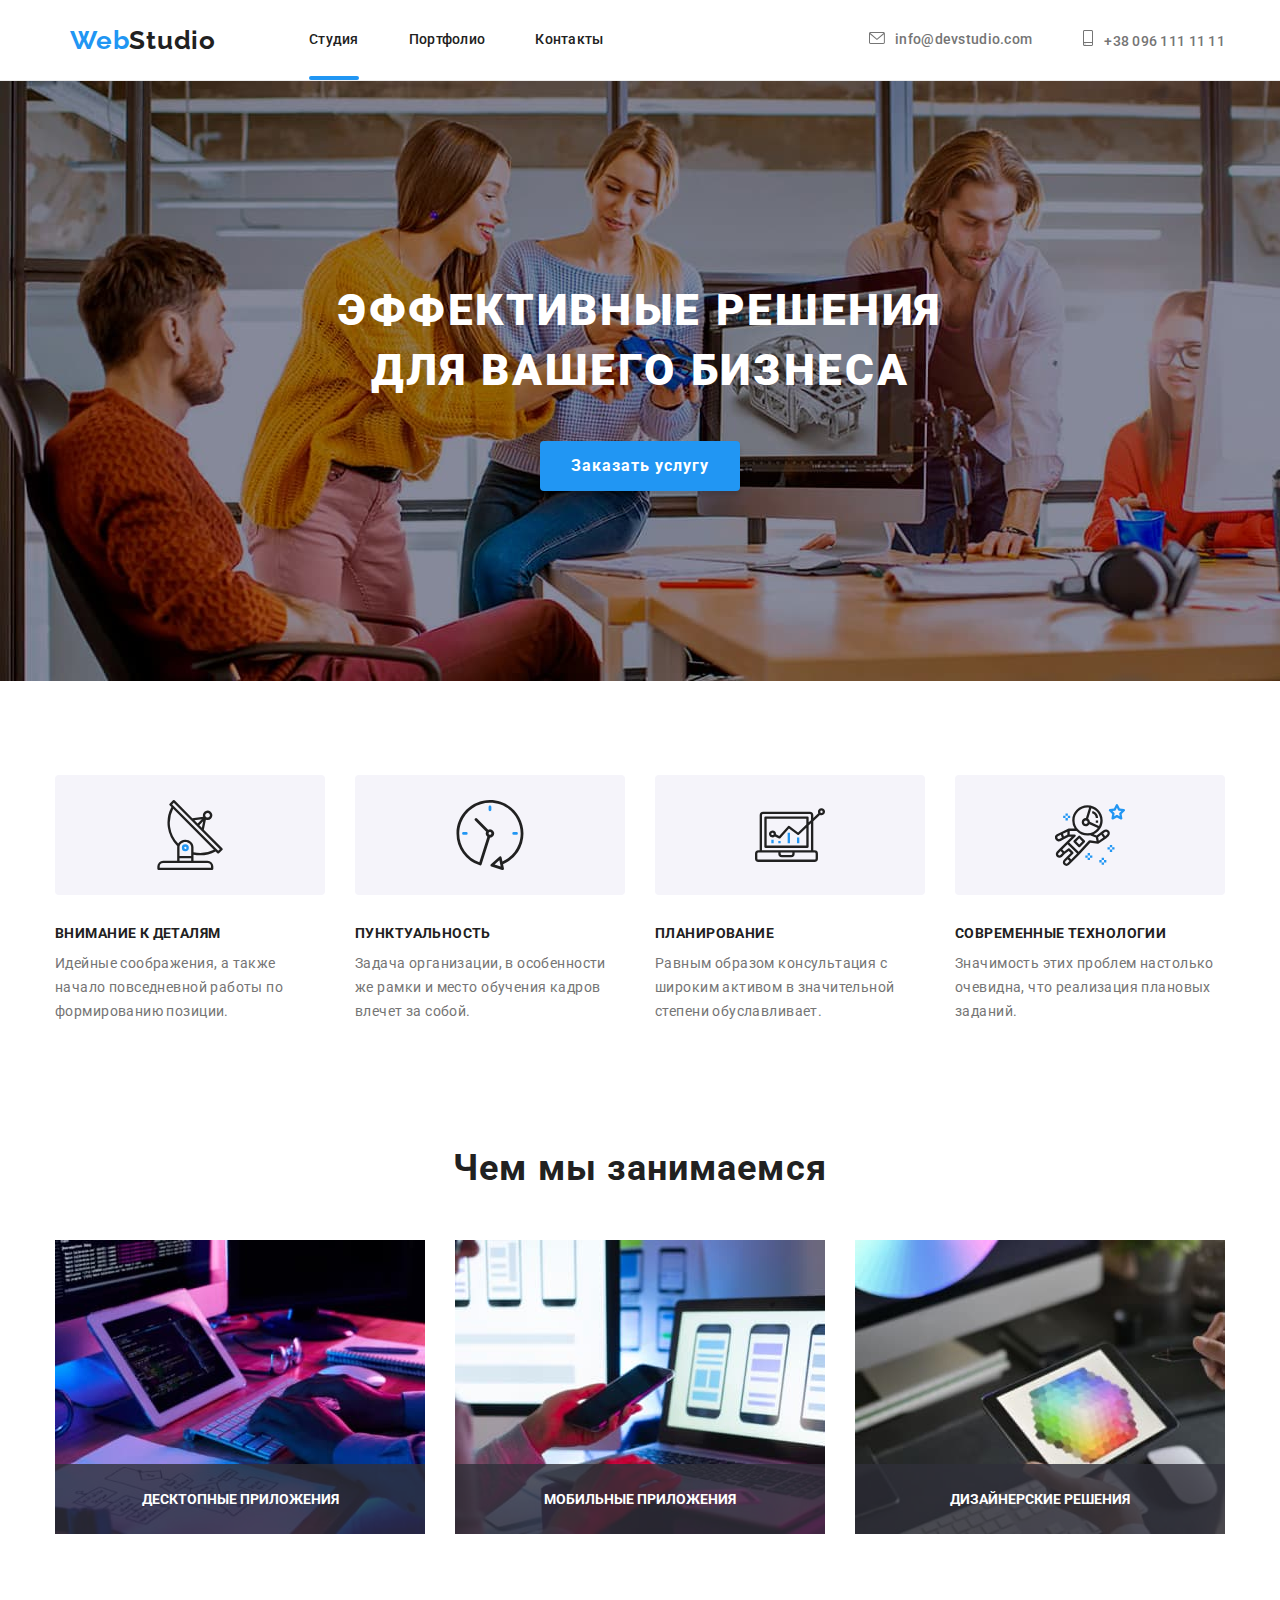
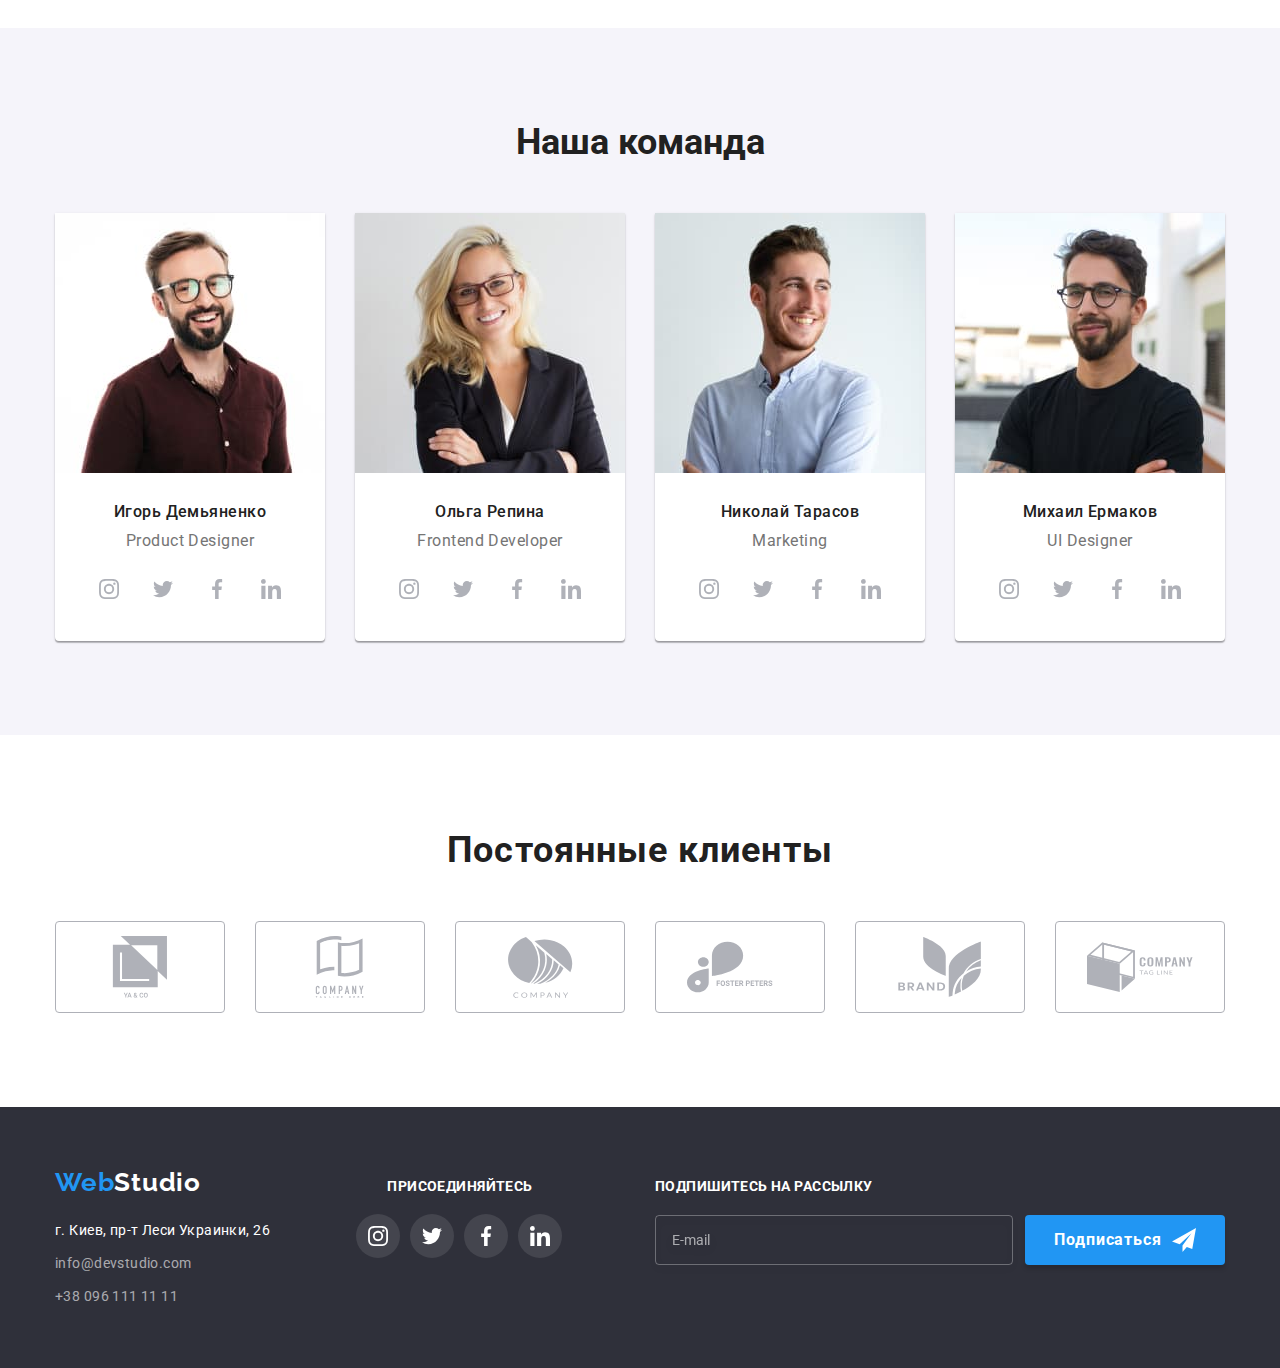
==== index.html @ 7f12e3b1 "///" ====
<!DOCTYPE html>
<html lang="ru">
<head>
    <meta charset="UTF-8">
    <meta http-equiv="X-UA-Compatible" content="IE=edge">
    <meta name="viewport" content="width=device-width, initial-scale=1">
    
    <title>Студия</title>
   
    <link rel="preconnect" href="https://fonts.googleapis.com"> 
    <link rel="preconnect" href="https://fonts.gstatic.com" crossorigin> 
    <link href="https://fonts.googleapis.com/css2?family=Raleway:wght@700&family=Roboto:wght@400;500;700;900&display=swap" rel="stylesheet">

    <link rel="stylesheet" href="https://cdnjs.cloudflare.com/ajax/libs/modern-normalize/1.1.0/modern-normalize.min.css">

     <link rel="stylesheet" href="./css/main.min.css">

    </head>
<body>
    <!--Шапка-->
    <header class="header">

  
       <div class="container header__box">

        <a class="menu__logo" href="./index.html"><span class="menu__logo-inverse">Web</span>Studio</a>
      
        <nav class="menu container">
            <ul class="menu__list">
             <li class="menu__item">
                <a class="menu__link current" href="./index.html">Студия</a>
            </li>
             <li class="menu__item">
                <a class="menu__link" href="./portfolio.html">Портфолио</a>
            </li>
             <li class="menu__item">
                <a class="menu__link" href="#">Контакты</a>
            </li>
         </ul>

         <div class="contact">
              <a class="contact__link" href="mailto:info@devstudio.com">
                <svg class="contact__icon" aria-label="Написать письмо" width="16" height="12">
                   <use href="./images/icons.svg#icon-mail"></use>
                </svg>info@devstudio.com</a>
              <a class="contact__link" href="tel:+380961111111"> 
                <svg class="contact__icon" aria-label="Написать письмо" width="12" height="16">
                   <use href="./images/icons.svg#icon-phone"></use>
                </svg>+38 096 111 11 11</a>
        </div>
          </nav>

          <button class="open-mobile-menu-btn" type="button" data-menu-open>
            <svg class="icon-burger">
                <use href="./images/icons.svg#icon-burger"></use>
            </svg>
          </button>

          <div class="mobile-menu" data-menu>
            <div class="container mobile-menu__box">
                <button class="mobile-menu__close--btn" type="button" data-menu-close>
                 <svg class="mobile-menu__close--icon">
                    <use href="./images/icons.svg#icon-burger-close"></use>
                 </svg>
                </button>
               
                    <ul class="mobile-menu__pages">
                        <li class="mobile-menu__pages--item">
                            <a class="mobile-menu__pages--link" href="./index.html">Студия</a></li>
                        <li class="mobile-menu__pages--item">
                            <a class="mobile-menu__pages--link" href="./portfolio.html">Портфолио</a></li>
                        <li class="mobile-menu__pages--item">
                            <a class="mobile-menu__pages--link" href="./index.html">Контакты</a></li>
                    </ul>
    
                    <ul class="mobile-menu__contacts">
                        <li class="mobile-menu__contacts--item">
                            <a class="mobile-menu__contacts--tel" href="tel:+380961111111">+38 096 111 11 11</a>
                        </li>
                        <li class="mobile-menu__contacts--item">
                            <a class="mobile-menu__contacts--mail" href="mailto:info@devstudio.com">info@devstudio.com</a>
                        </li>
                    </ul>
    
                    <ul class="mobile-menu__social">
                        <li class="mobile-menu__social--item">
                            <a class="mobile-menu__social--link" href="">Instagram</a>
                        </li>
                        <li class="mobile-menu__social--item">
                            <a class="mobile-menu__social--link" href="">Twitter</a>
                        </li>
                        <li class="mobile-menu__social--item">
                            <a class="mobile-menu__social--link" href="">Facebook</a>
                        </li>
                        <li class="mobile-menu__social--item">
                            <a class="mobile-menu__social--link" href="">Linkedin</a>
                        </li>
                    </ul>
               
            </div>
          </div>
    
       </div>
    </header>

    <!--Главный контент-->
    <main>
        <!--Кнопка-->
         <section class="section hero"> 
           <div class="container">
             <h1 class="hero__title">Эффективные решения <br> для вашего бизнеса</h1>
            <button data-modal-open type="button" class="button">Заказать услугу</button>
           </div> 
           <!--Модальное окно-->
            <div data-modal class="backdrop is-hidden">
            <div class="container modal-container">
                <div class="modal">
                    <button data-modal-close type="button" class="modal__btn">
                        <svg class="modal__icon">
                        <use href="./images/icons.svg#icon-close-black-18dp-2-1"></use>
                    </svg>
                    </button>
                    <div class="modal__inner">
                        <h2 class="form__title">Оставьте свои данные, мы вам перезвоним</h2>
                        <form class="form" name="main-form" autocomplete="on" novalidate >
                           <div class="form__field">
                             <label class="form__field--label" for="name">Имя</label>
                             <div class="form__field--box">
                                 <input class="form__field--input" type="text" name="name" id="name">
                                 <svg class="form__icon" aria-hidden="true">
                                 <use href="./images/icons.svg#icon-person"></use>
                                 </svg>  
                             </div> 
                           </div>  
                           <div class="form__field">
                             <label class="form__field--label" for="tel">Телефон</label>
                             <div class="form__field--box">
                                <input class="form__field--input" type="tel" name="tel" id="tel">
                             <svg class="form__icon" aria-hidden="true">
                                <use href="./images/icons.svg#icon-telephone"></use>
                             </svg>
                             </div>
                           </div>  
                            <div class="form__field">
                             <label class="form__field--label" for="email">Почта</label>
                             <div class="form__field--box">
                                <input class="form__field--input" type="email" name="email" id="email">
                              <svg class="form__icon" aria-hidden="true">
                                <use href="./images/icons.svg#icon-email"></use>
                              </svg>   
                             </div> 
                           </div> 
                             <div class="form__field">
                             <label class="form__field--label" for="comment">Комментарий</label>
                             <textarea class="form__field--input form__comment" name="comment" id="comment" placeholder="Введите текст"></textarea> 
                           </div>  
                          
                            
                            <label class="form__field--label terms-condition">
                                <input class="checkbox" type="checkbox" name="terms-condition">
                                <svg class="checkbox__icon" aria-hidden="true">
                                    <use href="./images/icons.svg#icon-check"></use>
                                </svg>
                                <svg class="checkbox__icon--active" aria-hidden="true">
                                    <use href="./images/icons.svg#icon-check-2"></use>
                                </svg>
                               
                                  <span class="terms-condition__text">
                                    Соглашаюсь c рассылкой и принимаю 
                                
                                <a class="terms-condition__link" href="#">Условия договора</a>
                                 </span> 
                                
                               
                             </label> 
                          
                         <button class="button" type="submit">Отправить</button>                  
                        </form>
                    </div>
                </div>
            </div>
           </div>

        </section>   
        
        <!--Преимущества-->
         <section class="section">
            
            <div class=" benefits container">
                <h2 hidden>Наши преимущества</h2>
                <ul class="benefits__list">
                <li class="benefits__item ">
                    <div class="container benefits__box">
                      <svg class="benefits__icon">
                        <use href="./images/icons.svg#icon-antenna"></use>
                      _</svg>
                    </div>
                    <h3 class="benefits__title">Внимание к деталям</h3>
                    <p class="benefits__paragraph">Идейные соображения, а также начало повседневной работы по формированию позиции.</p>
                </li> 
              
                  <li class="benefits__item">
                    <div class="container benefits__box">
                      <svg class="benefits__icon">
                        <use href="./images/icons.svg#icon-clock"></use>
                      _</svg>
                    </div>
                    <h3 class="benefits__title">Пунктуальность</h3>
                    <p class="benefits__paragraph">Задача организации, в особенности же рамки и место обучения кадров влечет за собой.</p>
                </li> 
              
                <li class="benefits__item">
                    <div class="container benefits__box">
                      <svg class="benefits__icon">
                        <use href="./images/icons.svg#icon-diagram"></use>
                      _</svg>
                    </div>
                    <h3 class="benefits__title">Планирование</h3>
                    <p class="benefits__paragraph">Равным образом консультация с широким активом в значительной степени обуславливает.</p>
                </li>
                <li class="benefits__item">
                    <div class="container benefits__box">
                      <svg class="benefits__icon">
                        <use href="./images/icons.svg#icon-astronaut"></use>
                      _</svg>
                    </div>
                    <h3 class="benefits__title">Современные технологии</h3>
                    <p class="benefits__paragraph">Значимость этих проблем настолько очевидна, что реализация плановых заданий.</p>
                </li>
            </ul>
            </div>
        </section> 
        
        <!--Чем мы занимаемся-->
        <section class="services section">
            <div class="services__box container">
                <h2 class="services__title">Чем мы занимаемся</h2>
            <ul class="services__list">
                <li class="services__item"> 
                    <a class="services__link" href="#">
                        <picture>
                            <source srcset="./images/desktop-foto/desktop-keybord-1x.jpg 1x, 
                                            ./images/desktop-foto/desktop-keybord@2x.jpg 2x" 
                            type="image/jpeg"/>
                            
                            <img class="services__img" src="./images/desktop-foto/desktop-keybord-1x.jpg" 
                            alt="Разработка макета сайта" 
                            width="370" height="294">
                        </picture>                         
                <div class="services__description">
                    <p class="services__description--text">Десктопные приложения</p>
                </div></a> 
               
                </li>
                <li class="services__item"> 
                    <a class="services__link" href="#">
                        <picture> 
                             <source srcset="./images/desktop-foto/desktop-screen-1x.jpg 1x,
                                            ./images/desktop-foto/desktop-screen@2x.jpg 2x">
                            <img class="services__img" src="./images/desktop-foto/desktop-screen-1x.jpg" 
                            alt="Адаптация версий для смартфонов и планшетов." 
                            width="370" height="294">
                        </picture>
                <div class="services__description">
                    <p class="services__description--text">Мобильные приложения</p>
                </div></a>  
                
                 </li>
                <li class="services__item"> 
                    <a  class="services__link"href="#">
                        <picture>
                            <source srcset="./images/desktop-foto/desktop-paint-1x.jpg 1x,
                                            ./images/desktop-foto/desktop-paint@2x.jpg 2x">
                            <img class="services__img" src="./images/desktop-foto/desktop-paint-1x.jpg" 
                            alt="Дизайн сайта" 
                            width="370" height="294">
                        </picture>
                <div class="services__description">
                    <p class="services__description--text">Дизайнерские решения</p>
                </div></a>
                
                </li>
            </ul>
            </div>
        </section> 
        
        <!--Команда-->
         <section class="team section">
           <div class="container">
             <h2 class="team__title">Наша команда</h2>
            <ul class="team__list">
                <li class="team__item">
                    <picture >
                        <source srcset="./images/desktop-foto/desktop-igor-1x.jpg 1x, 
                                        ./images/desktop-foto/desktop-igor@2x.jpg 2x"
                                        type="image/jpeg"
                                        media="(min-width:1200px)"/>
                        <source srcset="./images/tablet-foto/tablet-igor-1x.jpg 1x, 
                                        ./images/tablet-foto/tablet-igor@2x.jpg 2x"
                                        type="image/jpeg"
                                        media="(min-witabletpx)"/>
                        <source srcset="./images/mobile-foto/mobile-igor-1x.jpg 1x, 
                                        ./images/mobile-foto/mobile-igor@2x.jpg 2x"
                                        type="image/jpeg"
                                        media="(max-width:767px)"/>
                        <img class="team__foto" src="./images/mobile-foto/mobile-igor-1x.jpg" alt="Игорь Демьяненко">
                    </picture>
                    <div class="team__box">
                        <h3 class="team__name">Игорь Демьяненко</h3>
                        <p class="team__job">Product Designer</p>
                        </div>
                       <ul class="team__social--list"> 
                             <li class="team__social--item">
                                <a class="team__social--link" href="#"> 
                                 <svg class="team__social--icon" aria-label="Ссылка на Instagram">
                                 <use href="./images/icons.svg#icon-inst"></use>
                                 </svg> 
                                </a>
                            </li>
                            <li class="team__social--item"> 
                                <a class="team__social--link" href="#"> 
                                <svg class="team__social--icon" aria-label="Ссылка на Twitter">
                                <use href="./images/icons.svg#icon-twit"></use>
                                </svg> 
                                </a>
                            </li>
                            <li class="team__social--item"> 
                                <a class="team__social--link" href="#"> 
                                <svg class="team__social--icon" aria-label="Ссылка на Facebook">
                                <use href="./images/icons.svg#icon-fb"></use>
                                </svg> 
                                </a>
                            </li>
                            <li class="team__social--item"> 
                                <a class="team__social--link" href="#"> 
                                <svg class="team__social--icon" aria-label="Ссылка на Linkedin">
                                <use href="./images/icons.svg#icon-in"></use>
                                </svg> 
                                </a>
                            </li>
                        </ul> 

                    
                 </li>
                <li class="team__item">
                    <picture>
                        <source srcset="./images/desktop-foto/desktop-olga-1x.jpg 1x, 
                                        ./images/desktop-foto/desktop-olga@2x.jpg 2x"
                                        type="image/jpeg"
                                        media="(min-width:1200px)"/>
                        <source srcset="./images/tablet-foto/tablet-olga-1x.jpg 1x, 
                                        ./images/tablet-foto/tablet-olga@2x.jpg 2x"
                                        type="image/jpeg"
                                        media="(min-witabletpx)"/>
                        <source srcset="./images/mobile-foto/mobile-olga-1x.jpg 1x, 
                                        ./images/mobile-foto/mobile-olga@2x.jpg 2x"
                                        type="image/jpeg"
                                        media="(max-width:767px)"/>
                        <img class="team__foto" src="./images/mobile-foto/mobile-olga-1x.jpg" alt="Ольга Репина">
                    </picture>
                    
                    <div class="team__box">
                        <h3 class="team__name">Ольга Репина</h3>
                        <p class="team__job">Frontend Developer</p> 
                    </div>
                    <ul class="team__social--list">
                            <li class="team__social--item">
                                <a class="team__social--link" href="#"> 
                                 <svg class="team__social--icon" aria-label="Ссылка на Instagram">
                                 <use href="./images/icons.svg#icon-inst"></use>
                                 </svg> 
                                </a>
                            </li>
                            <li class="team__social--item"> 
                                <a class="team__social--link" href="#"> 
                                <svg class="team__social--icon" aria-label="Ссылка на Twitter">
                                <use href="./images/icons.svg#icon-twit"></use>
                                </svg> 
                                </a>
                            </li>
                            <li class="team__social--item"> 
                                <a class="team__social--link" href="#"> 
                                <svg class="team__social--icon" aria-label="Ссылка на Facebook">
                                <use href="./images/icons.svg#icon-fb"></use>
                                </svg> 
                                </a>
                            </li>
                            <li class="team__social--item"> 
                                <a class="team__social--link" href="#"> 
                                <svg class="team__social--icon" aria-label="Ссылка на Linkedin">
                                <use href="./images/icons.svg#icon-in"></use>
                                </svg> 
                                </a>
                            </li>
                        </ul> 

                </li>
                <li class="team__item">
                    <picture>
                        <source srcset="./images/desktop-foto/desktop-nikolay-1x.jpg 1x, 
                                        ./images/desktop-foto/desktop-nikolay@2x.jpg 2x"
                                        type="image/jpeg"
                                        media="(min-width:1200px)"/>
                        <source srcset="./images/tablet-foto/tablet-nikolay-1x.jpg 1x, 
                                        ./images/tablet-foto/tablet-nikolay@2x.jpg 2x"
                                        type="image/jpeg"
                                        media="(min-witabletpx)"/>
                        <source srcset="./images/mobile-foto/mobile-nikolay-1x.jpg 1x, 
                                        ./images/mobile-foto/mobile-nikolay@2x.jpg 2x"
                                        type="image/jpeg"
                                        media="(max-width:767px)"/>
                        <img class="team__foto" src="./images/mobile-foto/mobile-nikolay-1x.jpg" alt="Николай Тарасов">
                    </picture>
                    
                    <div class="team__box">
                        <h3 class="team__name">Николай Тарасов</h3>
                        <p class="team__job">Marketing</p>
                    </div>
                   <ul class="team__social--list">
                            <li class="team__social--item">
                                <a class="team__social--link" href="#"> 
                                 <svg class="team__social--icon" aria-label="Ссылка на Instagram">
                                 <use href="./images/icons.svg#icon-inst"></use>
                                 </svg> 
                                </a>
                            </li>
                            <li class="team__social--item"> 
                                <a class="team__social--link" href="#"> 
                                <svg class="team__social--icon" aria-label="Ссылка на Twitter">
                                <use href="./images/icons.svg#icon-twit"></use>
                                </svg> 
                                </a>
                            </li>
                            <li class="team__social--item"> 
                                <a class="team__social--link" href="#"> 
                                <svg class="team__social--icon" aria-label="Ссылка на Facebook">
                                <use href="./images/icons.svg#icon-fb"></use>
                                </svg> 
                                </a>
                            </li>
                            <li class="team__social--item"> 
                                <a class="team__social--link" href="#"> 
                                <svg class="team__social--icon" aria-label="Ссылка на Linkedin">
                                <use href="./images/icons.svg#icon-in"></use>
                                </svg> 
                                </a>
                            </li> 
                         </ul>

                </li>
                <li class="team__item">
                    <picture>
                    <source srcset="./images/desktop-foto/desktop-michael-1x.jpg 1x, 
                                    ./images/desktop-foto/desktop-michael@2x.jpg 2x"
                        type="image/jpeg"
                        media="(min-width:1200px)"/>
                    <source srcset="./images/tablet-foto/tablet-michael-1x.jpg 1x, 
                                    ./images/tablet-foto/tablet-michael@2x.jpg 2x"
                        type="image/jpeg"
                        media="(min-width:768px)"/>
                    <source srcset="./images/mobile-foto/mobile-michael-1x.jpg 1x, 
                                    ./images/mobile-foto/mobile-michael@2x.jpg 2x"
                        type="image/jpeg"
                        media="(max-width:767px)"/>
                    <img class="team__foto" src="./images/michael.jpg" alt="Михаил Ермаков">
                    </picture>
                    
                   <div class="team__box">
                     <h3 class="team__name">Михаил Ермаков</h3>
                     <p class="team__job">UI Designer</p>
                   </div> 
                   <ul class="team__social--list">
                            <li class="team__social--item">
                                <a class="team__social--link" href="#"> 
                                 <svg class="team__social--icon" aria-label="Ссылка на Instagram">
                                 <use href="./images/icons.svg#icon-inst"></use>
                                 </svg> 
                                </a>
                            </li>
                            <li class="team__social--item"> 
                                <a class="team__social--link" href="#"> 
                                <svg class="team__social--icon" aria-label="Ссылка на Twitter">
                                <use href="./images/icons.svg#icon-twit"></use>
                                </svg> 
                                </a>
                            </li>
                            <li class="team__social--item"> 
                                <a class="team__social--link" href="#"> 
                                <svg class="team__social--icon" aria-label="Ссылка на Facebook">
                                <use href="./images/icons.svg#icon-fb"></use>
                                </svg> 
                                </a>
                            </li>
                            <li class="team__social--item"> 
                                <a class="team__social--link" href="#"> 
                                <svg class="team__social--icon" aria-label="Ссылка на Linkedin">
                                <use href="./images/icons.svg#icon-in"></use>
                                </svg> 
                                </a>
                            </li>
                        </ul>

                </li>
            </ul>
           </div>
        </section> 
        
        <!--Постоянные клиенты-->
        <section class="section">
           <div class="clients container">
             <h2 class="clients__title">Постоянные клиенты</h2>
            <ul class="clients__list">
                <li class="clients__item"><a class="clients__link" href="#">
                    <svg class="clients__icon" width="106px" height="62px">
                        <use href="./images/icons.svg#icon-group1"></use>
                    </svg>
                </a></li>
                <li class="clients__item"><a class="clients__link" href="#">
                    <svg class="clients__icon" width="106px" height="62px">
                        <use href="./images/icons.svg#icon-group2" ></use>
                    </svg>
                </a></li>
                <li class="clients__item"><a class="clients__link" href="#">
                    <svg class="clients__icon" width="106px" height="62px">
                        <use href="./images/icons.svg#icon-group3"></use>
                    </svg>
                </a></li>
                <li class="clients__item"><a class="clients__link" href="#">
                    <svg class="clients__icon" width="106px" height="62px">
                        <use href="./images/icons.svg#icon-group4"></use>
                    </svg>
                </a></li>
                <li class="clients__item" ><a class="clients__link" href="#">
                    <svg class="clients__icon" width="106px" height="62px">
                        <use href="./images/icons.svg#icon-group5"></use>
                    </svg>
                </a></li>
                <li class="clients__item"><a class="clients__link" href="#">
                    <svg class="clients__icon" width="106px" height="62px">
                        <use href="./images/icons.svg#icon-group6"></use>
                    </svg>
                </a></li>
            </ul>
           </div>

        </section> 
    </main>
    <!--Подвал-->
     <footer class="footer section">
        <div class="container footer__box" >
           <div class="container adress__box">
             <a class="footer__logo" href="./index.html"><span class="footer__logo--inverse">Web</span>Studio</a>
             <address class="address">г. Киев, пр-т Леси Украинки, 26</address>
             <p class="adress__contact"><a class="adress__contact--link" href="mailto:info@devstudio.com">info@devstudio.com</a></p>
             <p class="adress__contact"><a class="adress__contact--link" href="tel:380961111111">+38 096 111 11 11</a></p>
           </div>
        
           <div class="container footer__social--box">
              <h2 class="footer__social--title">Присоединяйтесь</h2>
              <ul class="footer__social--list">
                 <li class="footer__social--item">
                     <a class="footer__social--link" href="#">
                     <svg class="footer__social--icon" aria-label="Ссылка на ">
                      <use href="./images/icons.svg#icon-inst"></use>
                     </svg></a>
                  </li>
                  <li class="footer__social--item">
                     <a class="footer__social--link" href="#">
                      <svg class="footer__social--icon" aria-label="Ссылка на ">
                     <use href="./images/icons.svg#icon-twit"></use>
                      </svg></a>
                 </li>
                  <li class="footer__social--item">
                      <a class="footer__social--link" href="#">
                     <svg class="footer__social--icon" aria-label="Ссылка на ">
                     <use href="./images/icons.svg#icon-fb"></use>
                     </svg></a>
                  </li>
                 <li class="footer__social--item">
                     <a class="footer__social--link" href="#">
                      <svg class="footer__social--icon" aria-label="Ссылка на ">
                      <use href="./images/icons.svg#icon-in"></use>
                 </svg></a></li>
              </ul>
         </div> 

         <div class=" subscription">
                  
                <form class="subscription__form">
                <label class="subscription__label" for="e-mail">Подпишитесь на рассылку</label>
                <div class="subscription__input--box">
                    <input class="subscription__input" type="email" id="e-mail" name="e-mail" placeholder="E-mail">
                <button class="button subscription__btn" type="submit">Подписаться
                    <svg class="subscription__btn--icon" aria-hidden="true" width="24px" height="24px"> <use href="./images/icons.svg#icon-send"></use></svg>
                </button>
                </div>
                
              </form>
            
         </div>
        </div>
    </footer> 
    <script src="./js/modal.js"></script>
    <script src="./js/mobile.js"></script>
</body>
</html>
---- css/main.min.css ----
:root{--color-primary: #212121;--color-active: #2196f3;--color-secondary: #757575;--color-text: #fff;--color-icons: #afb1b8;--color-icons-footer: #ffffff;--background-color-section: #f5f4fa;--background-color-click: #188CE8;--background-color-primary: #fff;--background-color-bord: #2f303a;--font-family-primary: "Roboto", sans-serif;--font-family-logo: "Raleway", sans-serif;--bg-icons-color: #F5F4FA;--bg-icons-footer-color: rgba(255, 255, 255, 0.1);--label-color: #757575;--footer-input-color: rgba(255, 255, 255, 0.6)}body{font-family:var(--font-family-primary);color:var(--color-primary);background-color:var(--background-color-primary);font-weight:400;font-size:14px}.filter__list,.examples__list,.menu__list,.benefits__list,.services__list,.team__list,.team__social--list,.footer__social--list,.clients__list{list-style-type:none}img{display:block}.section{margin-left:auto;margin-right:auto;padding-top:60px;padding-bottom:60px}@media screen and (min-width: 1200px){.section{padding-top:94px;padding-bottom:94px}}.container{padding-left:15px;padding-right:15px}@media screen and (min-width: 480px){.container{width:480px;margin-left:auto;margin-right:auto}}@media screen and (min-width: 768px){.container{width:768px}}@media screen and (min-width: 1200px){.container{width:1200px}}.button{width:200px;height:50px;transition:background-color 250ms cubic-bezier(0.4, 0, 0.2, 1);color:var(--color-text);font-family:var(--font-family-primary);font-weight:700;font-size:16px;line-height:1.88;letter-spacing:.06em;cursor:pointer;background-color:var(--color-active);border-radius:4px;border:1px;box-shadow:0px 4px 4px rgba(0,0,0,.15)}.button:hover,.button:focus{background-color:var(--background-color-click)}.header{border-bottom:1px solid #ececec}@media screen and (max-width: 767px){.header__box{display:flex;justify-content:space-between;align-items:center}}@media screen and (min-width: 768px){.header__box{display:flex;justify-content:center;align-items:center}}@media screen and (max-width: 767px){.mobile-menu__social,.mobile-menu__contacts,.mobile-menu__pages{list-style-type:none}.mobile-menu__social--link,.mobile-menu__pages--link,.mobile-menu__contacts--tel,.mobile-menu__contacts--mail{text-decoration:none}.mobile-menu{overflow-y:scroll;overflow-x:hidden;position:fixed;top:0;left:0;z-index:100;width:100%;height:100%;background-color:var(--color-text);opacity:0;visibility:hidden;pointer-events:none;transition:opacity 250ms cubic-bezier(0.4, 0, 0.2, 1),visibility 250ms cubic-bezier(0.4, 0, 0.2, 1)}.mobile-menu.is-open{opacity:1;visibility:visible;pointer-events:auto}.mobile-menu__box{position:relative}.mobile-menu__close--btn{position:absolute;border:0;background-color:rgba(0,0,0,0);line-height:0;top:10px;right:15px;padding:0}.mobile-menu__close--icon{width:40px;height:40px}.mobile-menu__pages{margin:0;padding-left:40px;padding-top:48px}.mobile-menu__pages--item{margin-bottom:32px}.mobile-menu__pages--item:last-child{margin-bottom:302px}.mobile-menu__pages--link{font-size:40px;line-height:1.17;font-weight:500;letter-spacing:.02em;color:var(--color-primary)}.mobile-menu__pages--link:hover,.mobile-menu__pages--link:focus{color:var(--color-active)}.mobile-menu__contacts{margin:0;padding-left:40px}.mobile-menu__contacts--item{margin-bottom:32px}.mobile-menu__contacts--item:last-child{margin-bottom:65px}.mobile-menu__contacts--tel{font-weight:500;font-size:34px;line-height:1.17;letter-spacing:.02em;color:var(--color-active)}.mobile-menu__contacts--mail{font-weight:500;font-size:24px;line-height:1.16;letter-spacing:.02em;color:var(--color-secondary)}.mobile-menu__social{display:flex;align-items:center;padding-bottom:48px;padding-left:40px;margin:0}.mobile-menu__social--item{border-right:1px solid rgba(33,33,33,.2);padding-right:10px;padding-left:10px}.mobile-menu__social--item:first-child{padding-left:0}.mobile-menu__social--item:last-child{border-right:0;padding-right:0}.mobile-menu__social--link{font-weight:500;font-size:18px;line-height:1.22;letter-spacing:.02em;color:var(--color-active)}}@media screen and (min-width: 768px){.mobile-menu{display:none}}.menu__logo{display:block;color:var(--color-primary);font-family:var(--font-family-logo);text-decoration:none;font-weight:700;font-size:24px;letter-spacing:.03em}.menu__logo-inverse{color:var(--color-active)}@media screen and (max-width: 767px){.menu__logo{margin-right:0;padding:15px 15px;padding-right:0}.menu{display:none}.open-mobile-menu-btn{padding:0;border:0;background-color:rgba(0,0,0,0);line-height:0;margin-left:auto}.icon-burger{width:40px;height:40px}}@media screen and (min-width: 768px){.open-mobile-menu-btn{display:none}.menu{display:flex;align-items:center;padding:0}.menu__logo{margin-right:88px;padding-left:15px;line-height:1.16}.menu__list{display:flex;padding:0px;margin:0;margin-right:90px}.menu__item{margin-right:50px}.menu__item:last-child{margin-right:0}}.menu__link{position:relative;transition:color 250ms cubic-bezier(0.4, 0, 0.2, 1);color:var(--color-primary);text-decoration:none;font-weight:500;font-size:12px;line-height:1.14;letter-spacing:.02em;display:block;padding-top:32px;padding-bottom:32px}.menu__link::after{content:" ";position:absolute;bottom:0;left:0;opacity:0;display:block;width:100%;height:4px;border-radius:2px;background-color:var(--color-active)}.menu__link:hover,.menu__link:focus{color:var(--color-active)}.menu__link.current::after{opacity:1}@media screen and (min-width: 1200px){.menu__logo{font-size:26px;line-height:1.94;margin-right:93px}.menu__link{font-size:14px}}@media screen and (min-width: 768px){.contact{display:flex;flex-direction:column}.contact__link{display:block;color:var(--color-secondary);transition:color 250ms cubic-bezier(0.4, 0, 0.2, 1);text-decoration:none;font-weight:500;font-size:12px;line-height:1.16;letter-spacing:.02em;margin-bottom:10px}.contact__link:hover,.contact__link:focus{color:var(--color-active)}.contact__link:last-child{margin:0}.contact__icon{margin-right:8px;fill:currentColor}}@media screen and (min-width: 1200px){.contact{flex-direction:row;align-items:center;margin-left:auto}.contact__link{line-height:1.14;font-size:14px;margin-right:50px;margin-bottom:0}.contact__icon{margin-right:10px}}.hero{margin-left:auto;margin-right:auto;max-width:480px;max-height:400px;background-image:linear-gradient(to right, rgba(47, 48, 58, 0.4), rgba(47, 48, 58, 0.4)),url("../images/mobile-foto/mobile-overlay-foto-1x.jpg");background-repeat:no-repeat;background-size:480px 400px;background-color:var(--background-color-bord);text-align:center;line-height:0;padding-top:118px;padding-bottom:118px}.hero__title{margin-bottom:30px;font-size:26px;line-height:1.61;margin-top:0;text-align:center;color:var(--color-text);font-weight:900;letter-spacing:.06em;text-transform:uppercase}@media screen and (min-device-pixel-ratio: 2)and (max-width: 767px),(-webkit-min-device-pixel-ratio: 2)and (max-width: 767px),(min-resolution: 192dpi)and (max-width: 767px),(min-resolution: 2)and (max-width: 767px){.hero{background-image:url("../images/mobile-foto/mobile-overlay-foto@2x.jpg")}}@media screen and (min-width: 768px){.hero{background-image:url("../images/tablet-foto/tablet-overlay-foto-1x.jpg");background-size:768px 400px;max-width:768px;max-height:400px}}@media screen and (min-device-pixel-ratio: 2)and (min-width: 768px),(-webkit-min-device-pixel-ratio: 2)and (min-width: 768px),(min-resolution: 192dpi)and (min-width: 768px),(min-resolution: 2)and (min-width: 768px){.hero{background-image:url("../images/tablet-foto/tablet-overlay-foto@2x.jpg")}}@media screen and (min-width: 1200px){.hero{background-image:url("../images/desktop-foto/desktop-overlay-foto-1x.jpg");background-size:1600px 600px;max-width:1600px;max-height:600px;padding-top:200px;padding-bottom:200px}.hero__title{font-size:44px;line-height:1.36;margin-bottom:40px}}@media screen and (min-device-pixel-ratio: 2)and (min-width: 1200px),(-webkit-min-device-pixel-ratio: 2)and (min-width: 1200px),(min-resolution: 192dpi)and (min-width: 1200px),(min-resolution: 2)and (min-width: 1200px){.hero{background-image:url("../images/desktop-foto/desktop-overlay-foto@2x.jpg")}}.backdrop{position:fixed;top:0;left:0;width:100%;height:100%;visibility:visible;z-index:1;transition:opacity 250ms cubic-bezier(0.4, 0, 0.2, 1),visibility 250ms cubic-bezier(0.4, 0, 0.2, 1);background-color:rgba(0,0,0,.1)}.backdrop.is-hidden{opacity:0;visibility:hidden;pointer-events:none}.backdrop.is-hidden .modal{transform:translate(-50%, -50%) scale(0.75)}.modal{box-shadow:0px 1px 3px rgba(0,0,0,.12),0px 1px 1px rgba(0,0,0,.14),0px 2px 1px rgba(0,0,0,.2);border-radius:4px;background-color:var(--color-text);max-width:450px;max-height:609px}.modal__inner{padding:40px}.modal__btn{position:absolute;top:8px;right:8px;display:flex;justify-content:center;align-items:center;background-color:var(--background-color-primary);border:1px solid rgba(0,0,0,.1);border-radius:50%;color:var(--color-primary);width:30px;height:30px;cursor:pointer}.modal__btn:hover,.modal__btn:focus{color:var(--color-active)}.modal__icon{fill:currentColor;width:18px;height:18px}@media screen and (max-width: 767px){.modal{position:relative}.modal-container{padding:93px 15px}}@media screen and (min-width: 768px){.modal{position:relative}.modal-container{padding:208px 159px}}@media screen and (min-width: 1200px){.modal{position:absolute;top:50%;left:50%;transform:translate(-50%, -50%) scale(1);transition:transform 250ms cubic-bezier(0.4, 0, 0.2, 1);min-width:528px;min-height:581px}}.form__title{margin:0;margin-bottom:12px;font-weight:700;font-size:20px;line-height:1.15;text-align:center;letter-spacing:.03em}.form__field--label{display:block;margin-bottom:4px;color:var(--label-color);text-align:start;font-weight:400;font-size:12px;line-height:1.16;letter-spacing:.01em;cursor:pointer}.form__field--input{width:100%;height:40px;cursor:pointer;transition:border 250ms cubic-bezier(0.4, 0, 0.2, 1);padding:12px 42px;border:1px solid rgba(33,33,33,.2);border-radius:4px}.form__field--input:hover,.form__field--input:focus{border-color:#2196f3}.form__field--input:hover+.form__icon,.form__field--input:focus+.form__icon{color:var(--color-active)}.form__comment{padding:12px 16px;height:120px;resize:none;border:1px solid rgba(33,33,33,.2);border-radius:4px;font-weight:400;font-size:12px;line-height:1.16;letter-spacing:.01em}.terms-condition{position:relative;display:flex;justify-content:center;align-items:center;cursor:pointer;margin-top:20px;margin-bottom:30px;font-size:12px;line-height:1.16;letter-spacing:.03em}.terms-condition__text{margin-left:18px}@media screen and (min-width: 1200px){.terms-condition{font-size:14px;line-height:1.71}.terms-condition__text{margin-left:8px}}.terms-condition__link{color:var(--color-active)}.form__field--box{position:relative;margin-bottom:10px;transition:color 250ms cubic-bezier(0.4, 0, 0.2, 1);color:var(--color-primary)}.form__field--box:hover,.form__field--box:focus,.form__field--box:active{color:var(--color-active)}.form__icon{position:absolute;fill:currentColor;left:12px;top:50%;transform:translateY(-50%);width:18px;height:18px}.subscription{display:flex;justify-content:center;width:100%}.subscription__form{width:100%}.subscription__label{display:block;margin-right:auto;margin-left:auto;margin-bottom:20px;color:var(--color-text);font-weight:700;font-size:14px;line-height:1.14;letter-spacing:.03em;text-transform:uppercase;text-align:center}.subscription__input{filter:drop-shadow(0px 4px 4px rgba(0, 0, 0, 0.15));background-color:rgba(0,0,0,0);border-radius:4px;border:1px solid rgba(255,255,255,.3);padding:15px 16px;margin-bottom:20px;width:100%;height:50px;color:var(--footer-input-color)}.subscription__input::-moz-placeholder{color:var(--footer-input-color)}.subscription__input:-ms-input-placeholder{color:var(--footer-input-color)}.subscription__input::placeholder{color:var(--footer-input-color)}.subscription__input--box{max-width:100%;margin:0 auto}.subscription__btn{display:flex;justify-content:center;align-items:center;margin-left:auto;margin-right:auto}.subscription__btn:hover,.subscription__btn:focus{background-color:var(--background-color-click)}.subscription__btn--icon{margin-left:10px}@media screen and (min-width: 768px){.subscription__input{display:flex;align-items:center;width:450px;margin-left:auto;margin-right:auto}}@media screen and (min-width: 1200px){.subscription{display:block;width:auto;margin-left:auto}.subscription__input{margin-right:12px;width:358px}.subscription__label{text-align:start}.subscription__input--box{display:flex;justify-content:center;align-items:baseline}}.checkbox{position:absolute;width:1px;height:1px;margin:-8px;border:0;padding:0;clip:rect(0 0 0 0);overflow:hidden}.checkbox:checked~.checkbox__icon{opacity:0}.checkbox:checked~.checkbox__icon--active{opacity:1}.checkbox__icon{position:absolute;left:0;top:50%;transform:translateY(-50%);width:16px;height:15px;opacity:1;transition:opacity 250ms cubic-bezier(0.4, 0, 0.2, 1)}.checkbox__icon--active{position:absolute;left:0;top:50%;transform:translateY(-50%);fill:var(--color-active);width:16px;height:15px;opacity:0;transition:opacity 250ms cubic-bezier(0.4, 0, 0.2, 1)}.benefits__box{background-color:var(--bg-icons-color);display:flex;justify-content:center;align-items:center;max-width:450px;height:120px;padding:0;margin-bottom:30px;text-align:center;border-radius:4px}.benefits__icon{width:70px;height:70px;display:block}.benefits__list{padding:0;margin:0}.benefits__item{margin-bottom:30px}.benefits__title{margin-top:0;margin-bottom:10px;color:var(--color-primary);font-size:14px;font-weight:700;line-height:1.14;text-transform:uppercase;text-align:center;letter-spacing:.03em}.benefits__paragraph{margin:0;color:var(--color-secondary);letter-spacing:.03em;line-height:1.715}@media screen and (min-width: 768px)and (max-width: 1199px){.benefits__box{max-width:354px}.benefits__list{display:flex;flex-wrap:wrap}.benefits__item{width:354px;margin-right:30px}.benefits__item:nth-child(2n+2){margin-right:0}.benefits__item:nth-last-child(-n+2){margin-bottom:0}.benefits__title{text-align:start}}@media screen and (min-width: 1200px){.benefits__box{max-width:270px}.benefits__list{display:flex;flex-wrap:nowrap}.benefits__item{width:270px;margin-right:30px}.benefits__item:last-child{margin-right:0}.benefits__title{text-align:start;line-height:1.172}}@media screen and (max-width: 1199px){.services{display:none}}.services{text-align:center;padding-top:0}.services__title{margin:0;margin-bottom:50px;font-weight:700;font-size:36px;line-height:1.172;letter-spacing:.03em}.services__list{display:flex;margin:0;padding:0}.services__item{position:relative;margin-right:30px}.services__item:last-child{margin:0}.services__img{display:block}.services__description{position:absolute;left:0;bottom:0;display:flex;justify-content:center;align-items:center;width:100%;height:70px;margin:0;background-color:rgba(47,48,58,.8)}.services__description--text{margin:0;font-weight:700;font-size:14px;line-height:1.142;text-align:center;text-transform:uppercase;color:var(--color-text)}.team{text-align:center;background-color:var(--background-color-section)}.team__foto{width:100%;height:auto}.team__list{padding:0;margin:0}.team__item{background-color:var(--background-color-primary);box-shadow:0px 1px 3px rgba(0,0,0,.12),0px 1px 1px rgba(0,0,0,.14),0px 2px 1px rgba(0,0,0,.2);border-radius:0px 0px 4px 4px;margin-bottom:30px}.team__item:last-child{margin-bottom:0}.team__title{margin:0;margin-bottom:50px;font-weight:700;font-size:36px}.team__box{padding-top:30px;padding-bottom:16px}.team__name{margin:0;margin-bottom:10px;color:var(--color-primary);font-weight:500;font-size:16px;line-height:1.18;letter-spacing:.03em}.team__job{margin:0;color:var(--color-secondary);font-size:16px;line-height:1.172;letter-spacing:.03em}@media screen and (min-width: 768px){.team__list{display:flex;flex-wrap:wrap}.team__item{width:354px;margin-bottom:30px;margin-right:30px}.team__item:nth-child(2n+2){margin-right:0}.team__item:nth-last-child(-n+2){margin-bottom:0}.team__foto{width:354px;height:374px}}@media screen and (min-width: 1200px){.team__list{flex-wrap:nowrap}.team__item{width:270px;margin-bottom:0;margin-right:0;margin-left:30px}.team__item:first-child{margin-left:0}.team__foto{width:270px;height:260px}}.team__social--list{display:flex;justify-content:center;align-items:center;padding:0;padding-bottom:30px;padding-left:32px;padding-right:32px}.team__social--item{margin-right:10px}.team__social--item:last-child{margin-right:0}.team__social--link{display:flex;justify-content:center;align-items:center;border:none;transition:color 250ms cubic-bezier(0.4, 0, 0.2, 1),background-color 250ms cubic-bezier(0.4, 0, 0.2, 1);width:44px;height:44px;border-radius:50%;color:var(--color-icons);text-decoration:none}.team__social--link:hover,.team__social--link:focus{background-color:var(--color-active);color:var(--color-text)}.team__social--icon{fill:currentColor;width:20px;height:20px}.clients__title{text-align:center;margin:0;margin-bottom:50px;font-weight:700;letter-spacing:.03em;font-size:28px;line-height:1.17}.clients__list{display:flex;flex-wrap:wrap;width:100%;padding:0;margin:0}.clients__item{height:92px}.clients__link{display:flex;justify-content:center;align-items:center;transition:color 250ms cubic-bezier(0.4, 0, 0.2, 1),border 250ms cubic-bezier(0.4, 0, 0.2, 1);color:var(--color-icons);width:100%;height:100%;border:1px solid #afb1b8;border-radius:4px}.clients__link:hover,.clients__link:focus{border:1px solid var(--color-active);color:var(--color-active)}.clients__icon{fill:currentColor}@media screen and (max-width: 767px){.clients__item{width:calc((100% - 30px)/2);margin-right:30px;margin-bottom:30px}.clients__item:nth-child(2n+2){margin-right:0}.clients__item:nth-last-child(-n+2){margin-bottom:0}}@media screen and (min-width: 768px)and (max-width: 1199px){.clients__item{width:calc((100% - 60px)/3);margin-right:30px;margin-bottom:30px}.clients__item:nth-child(3n+3){margin-right:0}.clients__item:nth-last-child(-n+3){margin-bottom:0}}@media screen and (min-width: 1200px){.clients__title{font-size:36px}.clients__list{justify-content:center;text-align:center}.clients__item{width:170px;margin-bottom:0;margin-right:30px}.clients__item:last-child{margin-right:0}}.filter__list{display:flex;justify-content:center;align-items:flex-start;padding:0;margin:0}.filter__button{height:38px;margin-right:8px;padding-left:22px;padding-right:22px;font-family:var(--font-family-primary);color:var(--color-primary);font-weight:500;font-size:16px;line-height:1.625;background-color:var(--background-color-section);cursor:pointer;border-radius:4px;border:1px;transition:color 250ms cubic-bezier(0.4, 0, 0.2, 1),background-color 250ms cubic-bezier(0.4, 0, 0.2, 1),box-shadow 250ms cubic-bezier(0.4, 0, 0.2, 1)}.filter__button:hover,.filter__button:focus{color:var(--color-text);background-color:var(--color-active);box-shadow:0px 4px 4px rgba(0,0,0,.25)}.filter{margin-bottom:50px}@media screen and (max-width: 767px){.filter{margin-bottom:40px}.filter__list{flex-wrap:wrap;justify-content:flex-start}.filter__item{margin-bottom:15px}.filter__item:nth-last-child(-n+2){margin-bottom:0}}.examples__list{margin:0;padding:0}.examples__item{transition:box-shadow 250ms cubic-bezier(0.4, 0, 0.2, 1)}.examples__item:hover{box-shadow:0px 4px 4px rgba(0,0,0,.25)}.examples__box{padding:20px 24px;border:1px solid #eee;border-top:none}.examples__title{margin-top:0;margin-bottom:4px;color:var(--color-primary);font-weight:700;font-size:18px;line-height:2}.examples__form{margin:0;color:var(--color-secondary);font-weight:400;font-size:16px;line-height:1.87}@media screen and (max-width: 767px){.examples__img{max-width:100%}.examples__item{margin-bottom:30px}.examples__item:last-child{margin-bottom:0px}}@media screen and (min-width: 768px)and (max-width: 1199px){.examples__list{display:flex;flex-wrap:wrap}.examples__item{width:354px;height:404px;margin-bottom:30px;margin-right:30px}.examples__item:last-child{margin-bottom:0}.examples__item:nth-last-child(2n+2){margin-right:0}.examples__img{width:354px;height:294px}}@media screen and (min-width: 1200px){.examples__list{display:flex;flex-wrap:wrap}.examples__item{width:370px;margin-right:30px;margin-bottom:30px}.examples__item:nth-child(3n){margin-right:0}.examples__item:nth-last-child(-n+3){margin-bottom:0}.examples__img{width:370px;height:294px}}.overlay{position:absolute;top:0;transform:translateY(150%);transition:transform 250ms cubic-bezier(0.4, 0, 0.2, 1);width:100%;height:100%;display:flex;justify-content:center;align-items:center;background-color:rgba(33,150,243,.9)}.overlay__paragraph{margin:0;padding:63px 24px;color:var(--color-text);font-size:18px;line-height:1.55;letter-spacing:.03em}.overlay__box{position:relative;overflow:hidden;width:100%}.examples__item:hover .overlay{transform:translateY(0)}@media screen and (min-width: 768px){.overlay{height:294px}}.footer{padding-top:60px;padding-bottom:60px;background-color:var(--background-color-bord);line-height:1.72}.footer__logo{color:var(--color-text);font-family:var(--font-family-logo);text-decoration:none;font-weight:700;font-size:26px;line-height:1.192;letter-spacing:.03em;text-align:center}.footer__logo--inverse{color:var(--color-active)}@media screen and (max-width: 767px){.footer__box{display:flex;flex-direction:column;align-items:center}}@media screen and (min-width: 768px)and (max-width: 1199px){.footer__box{display:flex;flex-wrap:wrap}}@media screen and (min-width: 1200px){.footer__logo{text-align:start}.footer__box{display:flex;justify-content:center;align-items:baseline}}.footer__social--box{width:208px;margin:0;padding:0;margin-bottom:60px}.footer__social--title{margin:0;margin-bottom:20px;color:var(--color-text);text-transform:uppercase;font-weight:700;font-size:14px;line-height:1.142;letter-spacing:.03em;text-align:center}.footer__social--list{display:flex;padding:0;margin:0}.footer__social--item{margin-right:10px}.footer__social--item:last-child{margin-right:0}.footer__social--link{display:flex;justify-content:center;align-items:center;width:44px;height:44px;border-radius:50%;transition:background-color 250ms cubic-bezier(0.4, 0, 0.2, 1);color:var(--color-icons-footer);text-decoration:none;background-color:var(--bg-icons-footer-color)}.footer__social--link:hover,.footer__social--link:focus{background-color:var(--color-active)}.footer__social--icon{fill:currentColor;width:20px;height:20px}@media screen and (min-width: 768px){.footer__social--box{margin:0 auto;padding-top:5px}}@media screen and (min-width: 1200px){.footer__social--box{margin:0;margin-left:70px}}.adress__box{width:231px;margin:0;padding:0;text-align:center;margin-bottom:60px}.address{margin-top:20px;color:var(--color-text);font-style:normal;letter-spacing:.03em}.adress__contact{margin-bottom:0;margin-top:9px}.adress__contact--link{transition:color 250ms cubic-bezier(0.4, 0, 0.2, 1);color:var(--color-secondary);text-decoration:none;color:rgba(255,255,255,.6);letter-spacing:.03em}.adress__contact--link:hover,.adress__contact--link:focus{color:var(--color-active)}@media screen and (min-width: 768px){.adress__box{margin-top:0;margin-right:auto;margin-left:auto;margin-bottom:60px}}@media screen and (min-width: 1200px){.adress__box{margin:0;text-align:start}}/*# sourceMappingURL=main.min.css.map */
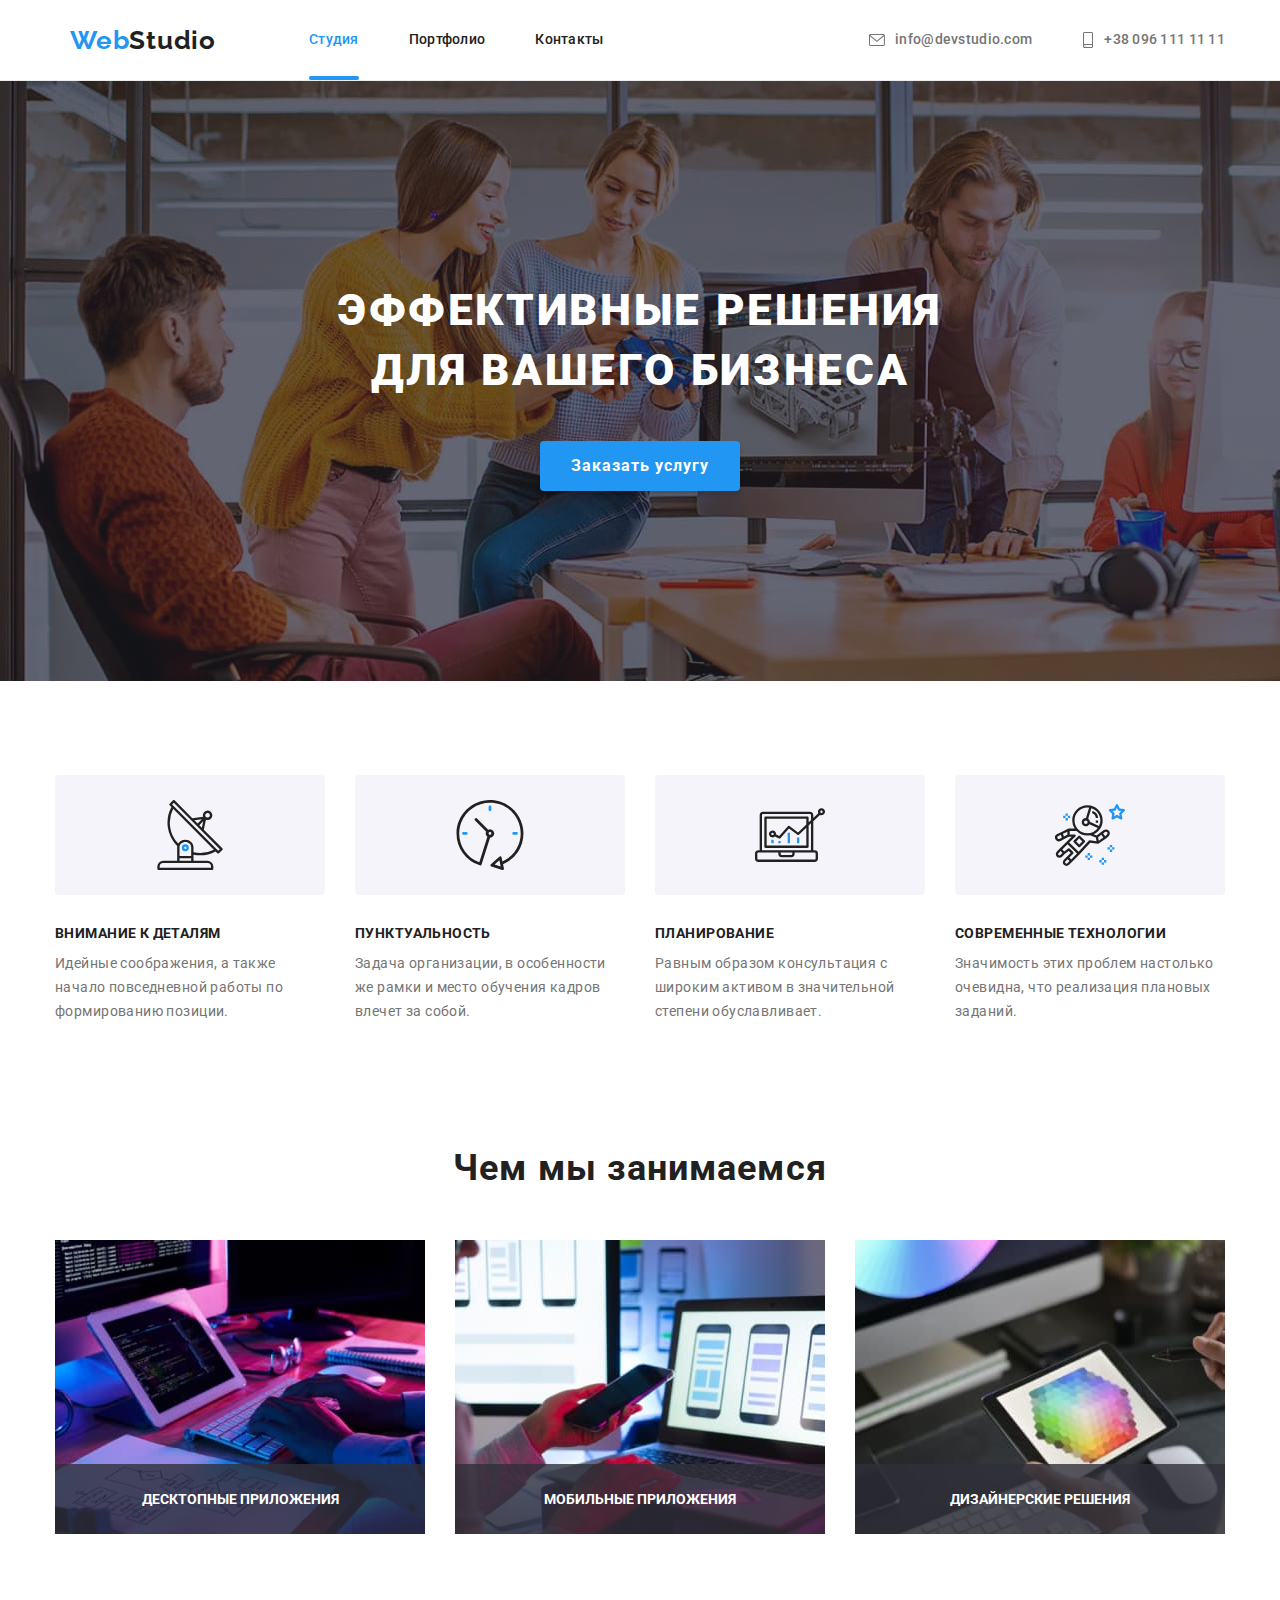
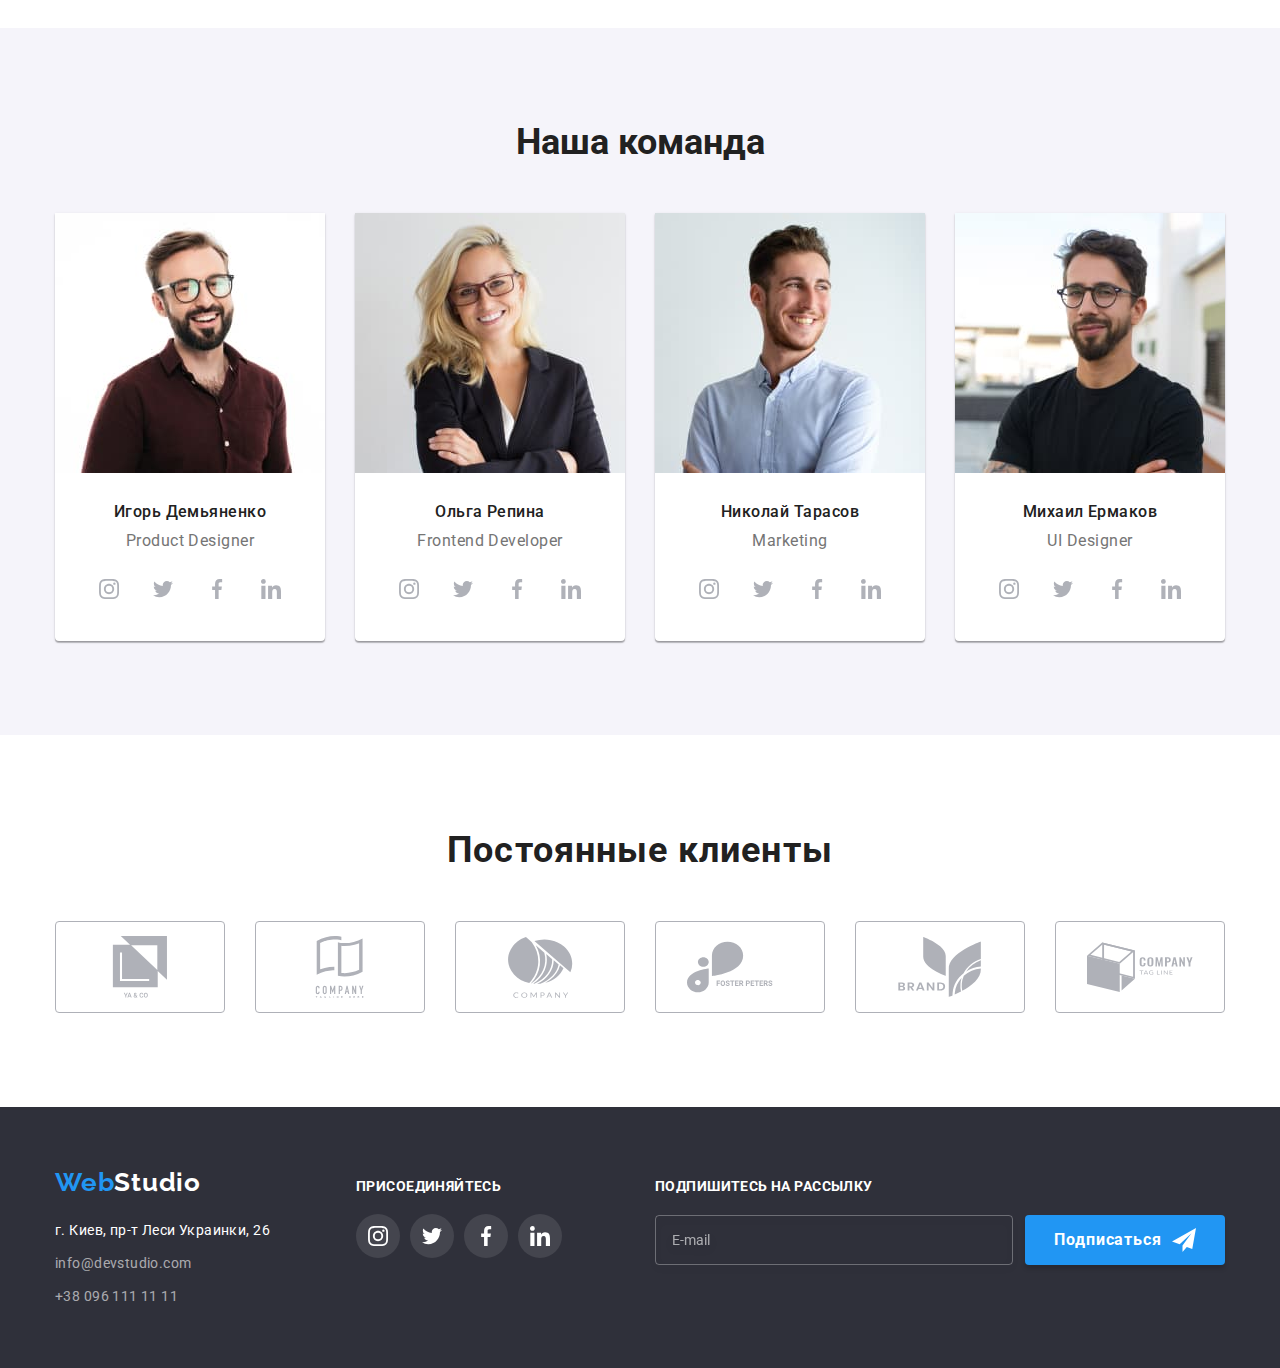
==== commit e0eaa936: "error correction" ====
--- a/index.html
+++ b/index.html
@@ -16,7 +16,7 @@
      <link rel="stylesheet" href="./css/main.min.css">
 
     </head>
-<body>
+<body class="body">
     <!--Шапка-->
     <header class="header">
 
@@ -66,7 +66,7 @@
                
                     <ul class="mobile-menu__pages">
                         <li class="mobile-menu__pages--item">
-                            <a class="mobile-menu__pages--link" href="./index.html">Студия</a></li>
+                            <a class="mobile-menu__pages--link current" href="./index.html">Студия</a></li>
                         <li class="mobile-menu__pages--item">
                             <a class="mobile-menu__pages--link" href="./portfolio.html">Портфолио</a></li>
                         <li class="mobile-menu__pages--item">
@@ -298,7 +298,7 @@
                         <source srcset="./images/tablet-foto/tablet-igor-1x.jpg 1x, 
                                         ./images/tablet-foto/tablet-igor@2x.jpg 2x"
                                         type="image/jpeg"
-                                        media="(min-witabletpx)"/>
+                                        media="(min-width:768px)"/>
                         <source srcset="./images/mobile-foto/mobile-igor-1x.jpg 1x, 
                                         ./images/mobile-foto/mobile-igor@2x.jpg 2x"
                                         type="image/jpeg"
@@ -351,7 +351,7 @@
                         <source srcset="./images/tablet-foto/tablet-olga-1x.jpg 1x, 
                                         ./images/tablet-foto/tablet-olga@2x.jpg 2x"
                                         type="image/jpeg"
-                                        media="(min-witabletpx)"/>
+                                        media="(min-width:768px)"/>
                         <source srcset="./images/mobile-foto/mobile-olga-1x.jpg 1x, 
                                         ./images/mobile-foto/mobile-olga@2x.jpg 2x"
                                         type="image/jpeg"
@@ -404,7 +404,7 @@
                         <source srcset="./images/tablet-foto/tablet-nikolay-1x.jpg 1x, 
                                         ./images/tablet-foto/tablet-nikolay@2x.jpg 2x"
                                         type="image/jpeg"
-                                        media="(min-witabletpx)"/>
+                                        media="(min-width:768px)"/>
                         <source srcset="./images/mobile-foto/mobile-nikolay-1x.jpg 1x, 
                                         ./images/mobile-foto/mobile-nikolay@2x.jpg 2x"
                                         type="image/jpeg"
--- a/css/main.min.css
+++ b/css/main.min.css
@@ -1 +1 @@
-:root{--color-primary: #212121;--color-active: #2196f3;--color-secondary: #757575;--color-text: #fff;--color-icons: #afb1b8;--color-icons-footer: #ffffff;--background-color-section: #f5f4fa;--background-color-click: #188CE8;--background-color-primary: #fff;--background-color-bord: #2f303a;--font-family-primary: "Roboto", sans-serif;--font-family-logo: "Raleway", sans-serif;--bg-icons-color: #F5F4FA;--bg-icons-footer-color: rgba(255, 255, 255, 0.1);--label-color: #757575;--footer-input-color: rgba(255, 255, 255, 0.6)}body{font-family:var(--font-family-primary);color:var(--color-primary);background-color:var(--background-color-primary);font-weight:400;font-size:14px}.filter__list,.examples__list,.menu__list,.benefits__list,.services__list,.team__list,.team__social--list,.footer__social--list,.clients__list{list-style-type:none}img{display:block}.section{margin-left:auto;margin-right:auto;padding-top:60px;padding-bottom:60px}@media screen and (min-width: 1200px){.section{padding-top:94px;padding-bottom:94px}}.container{padding-left:15px;padding-right:15px}@media screen and (min-width: 480px){.container{width:480px;margin-left:auto;margin-right:auto}}@media screen and (min-width: 768px){.container{width:768px}}@media screen and (min-width: 1200px){.container{width:1200px}}.button{width:200px;height:50px;transition:background-color 250ms cubic-bezier(0.4, 0, 0.2, 1);color:var(--color-text);font-family:var(--font-family-primary);font-weight:700;font-size:16px;line-height:1.88;letter-spacing:.06em;cursor:pointer;background-color:var(--color-active);border-radius:4px;border:1px;box-shadow:0px 4px 4px rgba(0,0,0,.15)}.button:hover,.button:focus{background-color:var(--background-color-click)}.header{border-bottom:1px solid #ececec}@media screen and (max-width: 767px){.header__box{display:flex;justify-content:space-between;align-items:center}}@media screen and (min-width: 768px){.header__box{display:flex;justify-content:center;align-items:center}}@media screen and (max-width: 767px){.mobile-menu__social,.mobile-menu__contacts,.mobile-menu__pages{list-style-type:none}.mobile-menu__social--link,.mobile-menu__pages--link,.mobile-menu__contacts--tel,.mobile-menu__contacts--mail{text-decoration:none}.mobile-menu{overflow-y:scroll;overflow-x:hidden;position:fixed;top:0;left:0;z-index:100;width:100%;height:100%;background-color:var(--color-text);opacity:0;visibility:hidden;pointer-events:none;transition:opacity 250ms cubic-bezier(0.4, 0, 0.2, 1),visibility 250ms cubic-bezier(0.4, 0, 0.2, 1)}.mobile-menu.is-open{opacity:1;visibility:visible;pointer-events:auto}.mobile-menu__box{position:relative}.mobile-menu__close--btn{position:absolute;border:0;background-color:rgba(0,0,0,0);line-height:0;top:10px;right:15px;padding:0}.mobile-menu__close--icon{width:40px;height:40px}.mobile-menu__pages{margin:0;padding-left:40px;padding-top:48px}.mobile-menu__pages--item{margin-bottom:32px}.mobile-menu__pages--item:last-child{margin-bottom:302px}.mobile-menu__pages--link{font-size:40px;line-height:1.17;font-weight:500;letter-spacing:.02em;color:var(--color-primary)}.mobile-menu__pages--link:hover,.mobile-menu__pages--link:focus{color:var(--color-active)}.mobile-menu__contacts{margin:0;padding-left:40px}.mobile-menu__contacts--item{margin-bottom:32px}.mobile-menu__contacts--item:last-child{margin-bottom:65px}.mobile-menu__contacts--tel{font-weight:500;font-size:34px;line-height:1.17;letter-spacing:.02em;color:var(--color-active)}.mobile-menu__contacts--mail{font-weight:500;font-size:24px;line-height:1.16;letter-spacing:.02em;color:var(--color-secondary)}.mobile-menu__social{display:flex;align-items:center;padding-bottom:48px;padding-left:40px;margin:0}.mobile-menu__social--item{border-right:1px solid rgba(33,33,33,.2);padding-right:10px;padding-left:10px}.mobile-menu__social--item:first-child{padding-left:0}.mobile-menu__social--item:last-child{border-right:0;padding-right:0}.mobile-menu__social--link{font-weight:500;font-size:18px;line-height:1.22;letter-spacing:.02em;color:var(--color-active)}}@media screen and (min-width: 768px){.mobile-menu{display:none}}.menu__logo{display:block;color:var(--color-primary);font-family:var(--font-family-logo);text-decoration:none;font-weight:700;font-size:24px;letter-spacing:.03em}.menu__logo-inverse{color:var(--color-active)}@media screen and (max-width: 767px){.menu__logo{margin-right:0;padding:15px 15px;padding-right:0}.menu{display:none}.open-mobile-menu-btn{padding:0;border:0;background-color:rgba(0,0,0,0);line-height:0;margin-left:auto}.icon-burger{width:40px;height:40px}}@media screen and (min-width: 768px){.open-mobile-menu-btn{display:none}.menu{display:flex;align-items:center;padding:0}.menu__logo{margin-right:88px;padding-left:15px;line-height:1.16}.menu__list{display:flex;padding:0px;margin:0;margin-right:90px}.menu__item{margin-right:50px}.menu__item:last-child{margin-right:0}}.menu__link{position:relative;transition:color 250ms cubic-bezier(0.4, 0, 0.2, 1);color:var(--color-primary);text-decoration:none;font-weight:500;font-size:12px;line-height:1.14;letter-spacing:.02em;display:block;padding-top:32px;padding-bottom:32px}.menu__link::after{content:" ";position:absolute;bottom:0;left:0;opacity:0;display:block;width:100%;height:4px;border-radius:2px;background-color:var(--color-active)}.menu__link:hover,.menu__link:focus{color:var(--color-active)}.menu__link.current::after{opacity:1}@media screen and (min-width: 1200px){.menu__logo{font-size:26px;line-height:1.94;margin-right:93px}.menu__link{font-size:14px}}@media screen and (min-width: 768px){.contact{display:flex;flex-direction:column}.contact__link{display:block;color:var(--color-secondary);transition:color 250ms cubic-bezier(0.4, 0, 0.2, 1);text-decoration:none;font-weight:500;font-size:12px;line-height:1.16;letter-spacing:.02em;margin-bottom:10px}.contact__link:hover,.contact__link:focus{color:var(--color-active)}.contact__link:last-child{margin:0}.contact__icon{margin-right:8px;fill:currentColor}}@media screen and (min-width: 1200px){.contact{flex-direction:row;align-items:center;margin-left:auto}.contact__link{line-height:1.14;font-size:14px;margin-right:50px;margin-bottom:0}.contact__icon{margin-right:10px}}.hero{margin-left:auto;margin-right:auto;max-width:480px;max-height:400px;background-image:linear-gradient(to right, rgba(47, 48, 58, 0.4), rgba(47, 48, 58, 0.4)),url("../images/mobile-foto/mobile-overlay-foto-1x.jpg");background-repeat:no-repeat;background-size:480px 400px;background-color:var(--background-color-bord);text-align:center;line-height:0;padding-top:118px;padding-bottom:118px}.hero__title{margin-bottom:30px;font-size:26px;line-height:1.61;margin-top:0;text-align:center;color:var(--color-text);font-weight:900;letter-spacing:.06em;text-transform:uppercase}@media screen and (min-device-pixel-ratio: 2)and (max-width: 767px),(-webkit-min-device-pixel-ratio: 2)and (max-width: 767px),(min-resolution: 192dpi)and (max-width: 767px),(min-resolution: 2)and (max-width: 767px){.hero{background-image:url("../images/mobile-foto/mobile-overlay-foto@2x.jpg")}}@media screen and (min-width: 768px){.hero{background-image:url("../images/tablet-foto/tablet-overlay-foto-1x.jpg");background-size:768px 400px;max-width:768px;max-height:400px}}@media screen and (min-device-pixel-ratio: 2)and (min-width: 768px),(-webkit-min-device-pixel-ratio: 2)and (min-width: 768px),(min-resolution: 192dpi)and (min-width: 768px),(min-resolution: 2)and (min-width: 768px){.hero{background-image:url("../images/tablet-foto/tablet-overlay-foto@2x.jpg")}}@media screen and (min-width: 1200px){.hero{background-image:url("../images/desktop-foto/desktop-overlay-foto-1x.jpg");background-size:1600px 600px;max-width:1600px;max-height:600px;padding-top:200px;padding-bottom:200px}.hero__title{font-size:44px;line-height:1.36;margin-bottom:40px}}@media screen and (min-device-pixel-ratio: 2)and (min-width: 1200px),(-webkit-min-device-pixel-ratio: 2)and (min-width: 1200px),(min-resolution: 192dpi)and (min-width: 1200px),(min-resolution: 2)and (min-width: 1200px){.hero{background-image:url("../images/desktop-foto/desktop-overlay-foto@2x.jpg")}}.backdrop{position:fixed;top:0;left:0;width:100%;height:100%;visibility:visible;z-index:1;transition:opacity 250ms cubic-bezier(0.4, 0, 0.2, 1),visibility 250ms cubic-bezier(0.4, 0, 0.2, 1);background-color:rgba(0,0,0,.1)}.backdrop.is-hidden{opacity:0;visibility:hidden;pointer-events:none}.backdrop.is-hidden .modal{transform:translate(-50%, -50%) scale(0.75)}.modal{box-shadow:0px 1px 3px rgba(0,0,0,.12),0px 1px 1px rgba(0,0,0,.14),0px 2px 1px rgba(0,0,0,.2);border-radius:4px;background-color:var(--color-text);max-width:450px;max-height:609px}.modal__inner{padding:40px}.modal__btn{position:absolute;top:8px;right:8px;display:flex;justify-content:center;align-items:center;background-color:var(--background-color-primary);border:1px solid rgba(0,0,0,.1);border-radius:50%;color:var(--color-primary);width:30px;height:30px;cursor:pointer}.modal__btn:hover,.modal__btn:focus{color:var(--color-active)}.modal__icon{fill:currentColor;width:18px;height:18px}@media screen and (max-width: 767px){.modal{position:relative}.modal-container{padding:93px 15px}}@media screen and (min-width: 768px){.modal{position:relative}.modal-container{padding:208px 159px}}@media screen and (min-width: 1200px){.modal{position:absolute;top:50%;left:50%;transform:translate(-50%, -50%) scale(1);transition:transform 250ms cubic-bezier(0.4, 0, 0.2, 1);min-width:528px;min-height:581px}}.form__title{margin:0;margin-bottom:12px;font-weight:700;font-size:20px;line-height:1.15;text-align:center;letter-spacing:.03em}.form__field--label{display:block;margin-bottom:4px;color:var(--label-color);text-align:start;font-weight:400;font-size:12px;line-height:1.16;letter-spacing:.01em;cursor:pointer}.form__field--input{width:100%;height:40px;cursor:pointer;transition:border 250ms cubic-bezier(0.4, 0, 0.2, 1);padding:12px 42px;border:1px solid rgba(33,33,33,.2);border-radius:4px}.form__field--input:hover,.form__field--input:focus{border-color:#2196f3}.form__field--input:hover+.form__icon,.form__field--input:focus+.form__icon{color:var(--color-active)}.form__comment{padding:12px 16px;height:120px;resize:none;border:1px solid rgba(33,33,33,.2);border-radius:4px;font-weight:400;font-size:12px;line-height:1.16;letter-spacing:.01em}.terms-condition{position:relative;display:flex;justify-content:center;align-items:center;cursor:pointer;margin-top:20px;margin-bottom:30px;font-size:12px;line-height:1.16;letter-spacing:.03em}.terms-condition__text{margin-left:18px}@media screen and (min-width: 1200px){.terms-condition{font-size:14px;line-height:1.71}.terms-condition__text{margin-left:8px}}.terms-condition__link{color:var(--color-active)}.form__field--box{position:relative;margin-bottom:10px;transition:color 250ms cubic-bezier(0.4, 0, 0.2, 1);color:var(--color-primary)}.form__field--box:hover,.form__field--box:focus,.form__field--box:active{color:var(--color-active)}.form__icon{position:absolute;fill:currentColor;left:12px;top:50%;transform:translateY(-50%);width:18px;height:18px}.subscription{display:flex;justify-content:center;width:100%}.subscription__form{width:100%}.subscription__label{display:block;margin-right:auto;margin-left:auto;margin-bottom:20px;color:var(--color-text);font-weight:700;font-size:14px;line-height:1.14;letter-spacing:.03em;text-transform:uppercase;text-align:center}.subscription__input{filter:drop-shadow(0px 4px 4px rgba(0, 0, 0, 0.15));background-color:rgba(0,0,0,0);border-radius:4px;border:1px solid rgba(255,255,255,.3);padding:15px 16px;margin-bottom:20px;width:100%;height:50px;color:var(--footer-input-color)}.subscription__input::-moz-placeholder{color:var(--footer-input-color)}.subscription__input:-ms-input-placeholder{color:var(--footer-input-color)}.subscription__input::placeholder{color:var(--footer-input-color)}.subscription__input--box{max-width:100%;margin:0 auto}.subscription__btn{display:flex;justify-content:center;align-items:center;margin-left:auto;margin-right:auto}.subscription__btn:hover,.subscription__btn:focus{background-color:var(--background-color-click)}.subscription__btn--icon{margin-left:10px}@media screen and (min-width: 768px){.subscription__input{display:flex;align-items:center;width:450px;margin-left:auto;margin-right:auto}}@media screen and (min-width: 1200px){.subscription{display:block;width:auto;margin-left:auto}.subscription__input{margin-right:12px;width:358px}.subscription__label{text-align:start}.subscription__input--box{display:flex;justify-content:center;align-items:baseline}}.checkbox{position:absolute;width:1px;height:1px;margin:-8px;border:0;padding:0;clip:rect(0 0 0 0);overflow:hidden}.checkbox:checked~.checkbox__icon{opacity:0}.checkbox:checked~.checkbox__icon--active{opacity:1}.checkbox__icon{position:absolute;left:0;top:50%;transform:translateY(-50%);width:16px;height:15px;opacity:1;transition:opacity 250ms cubic-bezier(0.4, 0, 0.2, 1)}.checkbox__icon--active{position:absolute;left:0;top:50%;transform:translateY(-50%);fill:var(--color-active);width:16px;height:15px;opacity:0;transition:opacity 250ms cubic-bezier(0.4, 0, 0.2, 1)}.benefits__box{background-color:var(--bg-icons-color);display:flex;justify-content:center;align-items:center;max-width:450px;height:120px;padding:0;margin-bottom:30px;text-align:center;border-radius:4px}.benefits__icon{width:70px;height:70px;display:block}.benefits__list{padding:0;margin:0}.benefits__item{margin-bottom:30px}.benefits__title{margin-top:0;margin-bottom:10px;color:var(--color-primary);font-size:14px;font-weight:700;line-height:1.14;text-transform:uppercase;text-align:center;letter-spacing:.03em}.benefits__paragraph{margin:0;color:var(--color-secondary);letter-spacing:.03em;line-height:1.715}@media screen and (min-width: 768px)and (max-width: 1199px){.benefits__box{max-width:354px}.benefits__list{display:flex;flex-wrap:wrap}.benefits__item{width:354px;margin-right:30px}.benefits__item:nth-child(2n+2){margin-right:0}.benefits__item:nth-last-child(-n+2){margin-bottom:0}.benefits__title{text-align:start}}@media screen and (min-width: 1200px){.benefits__box{max-width:270px}.benefits__list{display:flex;flex-wrap:nowrap}.benefits__item{width:270px;margin-right:30px}.benefits__item:last-child{margin-right:0}.benefits__title{text-align:start;line-height:1.172}}@media screen and (max-width: 1199px){.services{display:none}}.services{text-align:center;padding-top:0}.services__title{margin:0;margin-bottom:50px;font-weight:700;font-size:36px;line-height:1.172;letter-spacing:.03em}.services__list{display:flex;margin:0;padding:0}.services__item{position:relative;margin-right:30px}.services__item:last-child{margin:0}.services__img{display:block}.services__description{position:absolute;left:0;bottom:0;display:flex;justify-content:center;align-items:center;width:100%;height:70px;margin:0;background-color:rgba(47,48,58,.8)}.services__description--text{margin:0;font-weight:700;font-size:14px;line-height:1.142;text-align:center;text-transform:uppercase;color:var(--color-text)}.team{text-align:center;background-color:var(--background-color-section)}.team__foto{width:100%;height:auto}.team__list{padding:0;margin:0}.team__item{background-color:var(--background-color-primary);box-shadow:0px 1px 3px rgba(0,0,0,.12),0px 1px 1px rgba(0,0,0,.14),0px 2px 1px rgba(0,0,0,.2);border-radius:0px 0px 4px 4px;margin-bottom:30px}.team__item:last-child{margin-bottom:0}.team__title{margin:0;margin-bottom:50px;font-weight:700;font-size:36px}.team__box{padding-top:30px;padding-bottom:16px}.team__name{margin:0;margin-bottom:10px;color:var(--color-primary);font-weight:500;font-size:16px;line-height:1.18;letter-spacing:.03em}.team__job{margin:0;color:var(--color-secondary);font-size:16px;line-height:1.172;letter-spacing:.03em}@media screen and (min-width: 768px){.team__list{display:flex;flex-wrap:wrap}.team__item{width:354px;margin-bottom:30px;margin-right:30px}.team__item:nth-child(2n+2){margin-right:0}.team__item:nth-last-child(-n+2){margin-bottom:0}.team__foto{width:354px;height:374px}}@media screen and (min-width: 1200px){.team__list{flex-wrap:nowrap}.team__item{width:270px;margin-bottom:0;margin-right:0;margin-left:30px}.team__item:first-child{margin-left:0}.team__foto{width:270px;height:260px}}.team__social--list{display:flex;justify-content:center;align-items:center;padding:0;padding-bottom:30px;padding-left:32px;padding-right:32px}.team__social--item{margin-right:10px}.team__social--item:last-child{margin-right:0}.team__social--link{display:flex;justify-content:center;align-items:center;border:none;transition:color 250ms cubic-bezier(0.4, 0, 0.2, 1),background-color 250ms cubic-bezier(0.4, 0, 0.2, 1);width:44px;height:44px;border-radius:50%;color:var(--color-icons);text-decoration:none}.team__social--link:hover,.team__social--link:focus{background-color:var(--color-active);color:var(--color-text)}.team__social--icon{fill:currentColor;width:20px;height:20px}.clients__title{text-align:center;margin:0;margin-bottom:50px;font-weight:700;letter-spacing:.03em;font-size:28px;line-height:1.17}.clients__list{display:flex;flex-wrap:wrap;width:100%;padding:0;margin:0}.clients__item{height:92px}.clients__link{display:flex;justify-content:center;align-items:center;transition:color 250ms cubic-bezier(0.4, 0, 0.2, 1),border 250ms cubic-bezier(0.4, 0, 0.2, 1);color:var(--color-icons);width:100%;height:100%;border:1px solid #afb1b8;border-radius:4px}.clients__link:hover,.clients__link:focus{border:1px solid var(--color-active);color:var(--color-active)}.clients__icon{fill:currentColor}@media screen and (max-width: 767px){.clients__item{width:calc((100% - 30px)/2);margin-right:30px;margin-bottom:30px}.clients__item:nth-child(2n+2){margin-right:0}.clients__item:nth-last-child(-n+2){margin-bottom:0}}@media screen and (min-width: 768px)and (max-width: 1199px){.clients__item{width:calc((100% - 60px)/3);margin-right:30px;margin-bottom:30px}.clients__item:nth-child(3n+3){margin-right:0}.clients__item:nth-last-child(-n+3){margin-bottom:0}}@media screen and (min-width: 1200px){.clients__title{font-size:36px}.clients__list{justify-content:center;text-align:center}.clients__item{width:170px;margin-bottom:0;margin-right:30px}.clients__item:last-child{margin-right:0}}.filter__list{display:flex;justify-content:center;align-items:flex-start;padding:0;margin:0}.filter__button{height:38px;margin-right:8px;padding-left:22px;padding-right:22px;font-family:var(--font-family-primary);color:var(--color-primary);font-weight:500;font-size:16px;line-height:1.625;background-color:var(--background-color-section);cursor:pointer;border-radius:4px;border:1px;transition:color 250ms cubic-bezier(0.4, 0, 0.2, 1),background-color 250ms cubic-bezier(0.4, 0, 0.2, 1),box-shadow 250ms cubic-bezier(0.4, 0, 0.2, 1)}.filter__button:hover,.filter__button:focus{color:var(--color-text);background-color:var(--color-active);box-shadow:0px 4px 4px rgba(0,0,0,.25)}.filter{margin-bottom:50px}@media screen and (max-width: 767px){.filter{margin-bottom:40px}.filter__list{flex-wrap:wrap;justify-content:flex-start}.filter__item{margin-bottom:15px}.filter__item:nth-last-child(-n+2){margin-bottom:0}}.examples__list{margin:0;padding:0}.examples__item{transition:box-shadow 250ms cubic-bezier(0.4, 0, 0.2, 1)}.examples__item:hover{box-shadow:0px 4px 4px rgba(0,0,0,.25)}.examples__box{padding:20px 24px;border:1px solid #eee;border-top:none}.examples__title{margin-top:0;margin-bottom:4px;color:var(--color-primary);font-weight:700;font-size:18px;line-height:2}.examples__form{margin:0;color:var(--color-secondary);font-weight:400;font-size:16px;line-height:1.87}@media screen and (max-width: 767px){.examples__img{max-width:100%}.examples__item{margin-bottom:30px}.examples__item:last-child{margin-bottom:0px}}@media screen and (min-width: 768px)and (max-width: 1199px){.examples__list{display:flex;flex-wrap:wrap}.examples__item{width:354px;height:404px;margin-bottom:30px;margin-right:30px}.examples__item:last-child{margin-bottom:0}.examples__item:nth-last-child(2n+2){margin-right:0}.examples__img{width:354px;height:294px}}@media screen and (min-width: 1200px){.examples__list{display:flex;flex-wrap:wrap}.examples__item{width:370px;margin-right:30px;margin-bottom:30px}.examples__item:nth-child(3n){margin-right:0}.examples__item:nth-last-child(-n+3){margin-bottom:0}.examples__img{width:370px;height:294px}}.overlay{position:absolute;top:0;transform:translateY(150%);transition:transform 250ms cubic-bezier(0.4, 0, 0.2, 1);width:100%;height:100%;display:flex;justify-content:center;align-items:center;background-color:rgba(33,150,243,.9)}.overlay__paragraph{margin:0;padding:63px 24px;color:var(--color-text);font-size:18px;line-height:1.55;letter-spacing:.03em}.overlay__box{position:relative;overflow:hidden;width:100%}.examples__item:hover .overlay{transform:translateY(0)}@media screen and (min-width: 768px){.overlay{height:294px}}.footer{padding-top:60px;padding-bottom:60px;background-color:var(--background-color-bord);line-height:1.72}.footer__logo{color:var(--color-text);font-family:var(--font-family-logo);text-decoration:none;font-weight:700;font-size:26px;line-height:1.192;letter-spacing:.03em;text-align:center}.footer__logo--inverse{color:var(--color-active)}@media screen and (max-width: 767px){.footer__box{display:flex;flex-direction:column;align-items:center}}@media screen and (min-width: 768px)and (max-width: 1199px){.footer__box{display:flex;flex-wrap:wrap}}@media screen and (min-width: 1200px){.footer__logo{text-align:start}.footer__box{display:flex;justify-content:center;align-items:baseline}}.footer__social--box{width:208px;margin:0;padding:0;margin-bottom:60px}.footer__social--title{margin:0;margin-bottom:20px;color:var(--color-text);text-transform:uppercase;font-weight:700;font-size:14px;line-height:1.142;letter-spacing:.03em;text-align:center}.footer__social--list{display:flex;padding:0;margin:0}.footer__social--item{margin-right:10px}.footer__social--item:last-child{margin-right:0}.footer__social--link{display:flex;justify-content:center;align-items:center;width:44px;height:44px;border-radius:50%;transition:background-color 250ms cubic-bezier(0.4, 0, 0.2, 1);color:var(--color-icons-footer);text-decoration:none;background-color:var(--bg-icons-footer-color)}.footer__social--link:hover,.footer__social--link:focus{background-color:var(--color-active)}.footer__social--icon{fill:currentColor;width:20px;height:20px}@media screen and (min-width: 768px){.footer__social--box{margin:0 auto;padding-top:5px}}@media screen and (min-width: 1200px){.footer__social--box{margin:0;margin-left:70px}}.adress__box{width:231px;margin:0;padding:0;text-align:center;margin-bottom:60px}.address{margin-top:20px;color:var(--color-text);font-style:normal;letter-spacing:.03em}.adress__contact{margin-bottom:0;margin-top:9px}.adress__contact--link{transition:color 250ms cubic-bezier(0.4, 0, 0.2, 1);color:var(--color-secondary);text-decoration:none;color:rgba(255,255,255,.6);letter-spacing:.03em}.adress__contact--link:hover,.adress__contact--link:focus{color:var(--color-active)}@media screen and (min-width: 768px){.adress__box{margin-top:0;margin-right:auto;margin-left:auto;margin-bottom:60px}}@media screen and (min-width: 1200px){.adress__box{margin:0;text-align:start}}/*# sourceMappingURL=main.min.css.map */+:root{--color-primary: #212121;--color-active: #2196f3;--color-secondary: #757575;--color-text: #fff;--color-icons: #afb1b8;--color-icons-footer: #ffffff;--background-color-section: #f5f4fa;--background-color-click: #188CE8;--background-color-primary: #fff;--background-color-bord: #2f303a;--font-family-primary: "Roboto", sans-serif;--font-family-logo: "Raleway", sans-serif;--bg-icons-color: #F5F4FA;--bg-icons-footer-color: rgba(255, 255, 255, 0.1);--label-color: #757575;--footer-input-color: rgba(255, 255, 255, 0.6)}body{font-family:var(--font-family-primary);color:var(--color-primary);background-color:var(--background-color-primary);font-weight:400;font-size:14px}.filter__list,.examples__list,.menu__list,.benefits__list,.services__list,.team__list,.team__social--list,.footer__social--list,.clients__list{list-style-type:none}img{display:block}.mobile-menu__social,.mobile-menu__contacts,.mobile-menu__pages{list-style-type:none}.mobile-menu__social--link,.mobile-menu__pages--link,.mobile-menu__contacts--tel,.mobile-menu__contacts--mail{text-decoration:none}.section{margin-left:auto;margin-right:auto;padding-top:60px;padding-bottom:60px}@media screen and (min-width: 1200px){.section{padding-top:94px;padding-bottom:94px}}.container{padding-left:15px;padding-right:15px}@media screen and (min-width: 480px){.container{width:480px;margin-left:auto;margin-right:auto}}@media screen and (min-width: 768px){.container{width:768px}}@media screen and (min-width: 1200px){.container{width:1200px}}.button{width:200px;height:50px;transition:background-color 250ms cubic-bezier(0.4, 0, 0.2, 1);color:var(--color-text);font-family:var(--font-family-primary);font-weight:700;font-size:16px;line-height:1.88;letter-spacing:.06em;cursor:pointer;background-color:var(--color-active);border-radius:4px;border:1px;box-shadow:0px 4px 4px rgba(0,0,0,.15)}.button:hover,.button:focus{background-color:var(--background-color-click)}.header{border-bottom:1px solid #ececec}@media screen and (max-width: 767px){.header__box{display:flex;justify-content:space-between;align-items:center}}@media screen and (min-width: 768px){.header__box{display:flex;justify-content:center;align-items:center}}.mobile-menu{overflow-y:scroll;position:fixed;top:0;left:0;z-index:100;width:100%;height:100%;background-color:var(--color-text);opacity:0;visibility:hidden;pointer-events:none;transition:opacity 250ms cubic-bezier(0.4, 0, 0.2, 1),visibility 250ms cubic-bezier(0.4, 0, 0.2, 1)}.mobile-menu.is-open{opacity:1;visibility:visible;pointer-events:auto}.mobile-menu__box{position:relative}.mobile-menu__close--btn{position:absolute;border:0;background-color:rgba(0,0,0,0);line-height:0;top:10px;right:15px;padding:0}.mobile-menu__close--icon{width:40px;height:40px}.mobile-menu__pages{margin:0;padding-left:40px;padding-top:48px}.mobile-menu__pages--item{margin-bottom:32px}.mobile-menu__pages--item:last-child{margin-bottom:302px}.mobile-menu__pages--link{font-size:34px;line-height:1.17;font-weight:500;letter-spacing:.02em;color:var(--color-primary)}.mobile-menu__pages--link:hover,.mobile-menu__pages--link:focus{color:var(--color-active)}.mobile-menu__pages--link.current{color:var(--color-active)}.mobile-menu__contacts{margin:0;padding-left:40px}.mobile-menu__contacts--item{margin-bottom:32px}.mobile-menu__contacts--item:last-child{margin-bottom:65px}.mobile-menu__contacts--tel{font-weight:500;font-size:26px;line-height:1.17;letter-spacing:.02em;color:var(--color-active)}.mobile-menu__contacts--mail{font-weight:500;font-size:18px;line-height:1.16;letter-spacing:.02em;color:var(--color-secondary)}.mobile-menu__social{display:flex;align-items:center;padding-bottom:48px;padding-left:40px;margin:0}.mobile-menu__social--item{border-right:1px solid rgba(33,33,33,.2);padding-right:10px;padding-left:10px}.mobile-menu__social--item:first-child{padding-left:0}.mobile-menu__social--item:last-child{border-right:0;padding-right:0}.mobile-menu__social--link{font-weight:500;font-size:11px;line-height:1.22;letter-spacing:.02em;color:var(--color-active)}@media screen and (min-width: 480px)and (max-width: 767px){.mobile-menu__pages--link{font-size:40px}.mobile-menu__contacts--tel{font-size:34px}.mobile-menu__contacts--mail{font-size:24px}.mobile-menu__social--link{font-size:18px}}@media screen and (min-width: 768px){.mobile-menu{display:none}}.menu__logo{display:block;color:var(--color-primary);font-family:var(--font-family-logo);text-decoration:none;font-weight:700;font-size:24px;letter-spacing:.03em}.menu__logo-inverse{color:var(--color-active)}.menu__link.current::after{opacity:1}.menu__link.current{color:var(--color-active)}@media screen and (max-width: 767px){.menu__logo{margin-right:0;padding:15px 15px;padding-right:0}.menu{display:none}.open-mobile-menu-btn{padding:0;border:0;background-color:rgba(0,0,0,0);line-height:0;margin-left:auto}.open-mobile-menu-btn:hover,.open-mobile-menu-btn:focus{fill:var(--color-active)}.icon-burger{width:40px;height:40px}}@media screen and (min-width: 768px){.open-mobile-menu-btn{display:none}.menu{display:flex;align-items:center;padding:0}.menu__logo{margin-right:88px;padding-left:15px;line-height:1.16}.menu__list{display:flex;padding:0px;margin:0;margin-right:90px}.menu__item{margin-right:50px}.menu__item:last-child{margin-right:0}}.menu__link{position:relative;transition:color 250ms cubic-bezier(0.4, 0, 0.2, 1);color:var(--color-primary);text-decoration:none;font-weight:500;font-size:12px;line-height:1.14;letter-spacing:.02em;display:block;padding-top:32px;padding-bottom:32px}.menu__link::after{content:" ";position:absolute;bottom:0;left:0;opacity:0;display:block;width:100%;height:4px;border-radius:2px;background-color:var(--color-active)}.menu__link:hover,.menu__link:focus{color:var(--color-active)}@media screen and (min-width: 1200px){.menu__logo{font-size:26px;line-height:1.94;margin-right:93px}.menu__link{font-size:14px}}@media screen and (min-width: 768px){.contact{display:flex;flex-direction:column}.contact__link{display:block;color:var(--color-secondary);transition:color 250ms cubic-bezier(0.4, 0, 0.2, 1);text-decoration:none;font-weight:500;font-size:12px;line-height:1.16;letter-spacing:.02em;margin-bottom:10px}.contact__link:hover,.contact__link:focus{color:var(--color-active)}.contact__link:last-child{margin:0}.contact__icon{margin-right:8px;fill:currentColor}.contact__link{display:flex;align-items:center}}@media screen and (min-width: 1200px){.contact{flex-direction:row;align-items:center;margin-left:auto}.contact__link{line-height:1.14;font-size:14px;margin-right:50px;margin-bottom:0}.contact__icon{margin-right:10px}}.hero{margin-left:auto;margin-right:auto;max-width:480px;max-height:400px;background-image:linear-gradient(to right, rgba(47, 48, 58, 0.4), rgba(47, 48, 58, 0.4)),url("../images/mobile-foto/mobile-overlay-foto-1x.jpg");background-repeat:no-repeat;background-size:480px 400px;background-color:var(--background-color-bord);text-align:center;line-height:0;padding-top:118px;padding-bottom:118px}.hero__title{margin-bottom:30px;font-size:26px;line-height:1.61;margin-top:0;text-align:center;color:var(--color-text);font-weight:900;letter-spacing:.06em;text-transform:uppercase}@media screen and (min-device-pixel-ratio: 2)and (max-width: 767px),(-webkit-min-device-pixel-ratio: 2)and (max-width: 767px),(min-resolution: 192dpi)and (max-width: 767px),(min-resolution: 2)and (max-width: 767px){.hero{background-image:url("../images/mobile-foto/mobile-overlay-foto@2x.jpg")}}@media screen and (min-width: 768px){.hero{background-image:linear-gradient(to right, rgba(47, 48, 58, 0.4), rgba(47, 48, 58, 0.4)),url("../images/tablet-foto/tablet-overlay-foto-1x.jpg");background-size:768px 400px;max-width:768px;max-height:400px}}@media screen and (min-device-pixel-ratio: 2)and (min-width: 768px),(-webkit-min-device-pixel-ratio: 2)and (min-width: 768px),(min-resolution: 192dpi)and (min-width: 768px),(min-resolution: 2)and (min-width: 768px){.hero{background-image:url("../images/tablet-foto/tablet-overlay-foto@2x.jpg")}}@media screen and (min-width: 1200px){.hero{background-image:linear-gradient(to right, rgba(47, 48, 58, 0.4), rgba(47, 48, 58, 0.4)),url("../images/desktop-foto/desktop-overlay-foto-1x.jpg");background-size:1600px 600px;max-width:1600px;max-height:600px;padding-top:200px;padding-bottom:200px}.hero__title{font-size:44px;line-height:1.36;margin-bottom:40px}}@media screen and (min-device-pixel-ratio: 2)and (min-width: 1200px),(-webkit-min-device-pixel-ratio: 2)and (min-width: 1200px),(min-resolution: 192dpi)and (min-width: 1200px),(min-resolution: 2)and (min-width: 1200px){.hero{background-image:url("../images/desktop-foto/desktop-overlay-foto@2x.jpg")}}.backdrop{position:fixed;top:0;left:0;width:100%;height:100%;visibility:visible;z-index:1;transition:opacity 250ms cubic-bezier(0.4, 0, 0.2, 1),visibility 250ms cubic-bezier(0.4, 0, 0.2, 1);background-color:rgba(0,0,0,.1);overflow:scroll}.backdrop.is-hidden{opacity:0;visibility:hidden;pointer-events:none}.backdrop.is-hidden .modal{transform:translate(-50%, -50%) scale(0.75);transition:transform 250ms cubic-bezier(0.4, 0, 0.2, 1)}.modal{box-shadow:0px 1px 3px rgba(0,0,0,.12),0px 1px 1px rgba(0,0,0,.14),0px 2px 1px rgba(0,0,0,.2);border-radius:4px;background-color:var(--color-text);max-width:450px;max-height:609px}.modal-container{overflow:scroll}.modal__inner{padding:40px}.modal__btn{position:absolute;top:8px;right:8px;display:flex;justify-content:center;align-items:center;background-color:var(--background-color-primary);border:1px solid rgba(0,0,0,.1);border-radius:50%;color:var(--color-primary);width:30px;height:30px;cursor:pointer}.modal__btn:hover,.modal__btn:focus{color:var(--color-active)}.modal__icon{fill:currentColor;width:18px;height:18px}@media screen and (max-width: 767px){.modal{position:relative}.modal-container{padding:70px 15px}}@media screen and (min-width: 768px){.modal{position:relative}.modal-container{padding:100px 159px}}@media screen and (min-width: 1200px){.modal{position:absolute;top:50%;left:50%;transform:translate(-50%, -50%) scale(1);transition:transform 250ms cubic-bezier(0.4, 0, 0.2, 1);min-width:528px;min-height:581px}}.form__title{margin:0;margin-bottom:12px;font-weight:700;font-size:20px;line-height:1.15;text-align:center;letter-spacing:.03em}.form__field--label{display:block;margin-bottom:4px;color:var(--label-color);text-align:start;font-weight:400;font-size:12px;line-height:1.16;letter-spacing:.01em;cursor:pointer}.form__field--input{width:100%;height:40px;cursor:pointer;transition:border 250ms cubic-bezier(0.4, 0, 0.2, 1);padding:12px 42px;border:1px solid rgba(33,33,33,.2);border-radius:4px}.form__field--input:hover,.form__field--input:focus{border-color:#2196f3}.form__field--input:hover+.form__icon,.form__field--input:focus+.form__icon{color:var(--color-active)}.form__comment{padding:12px 16px;height:120px;resize:none;border:1px solid rgba(33,33,33,.2);border-radius:4px;font-weight:400;font-size:12px;line-height:1.16;letter-spacing:.01em}.terms-condition{position:relative;display:flex;justify-content:center;align-items:center;cursor:pointer;margin-top:20px;margin-bottom:30px;font-size:11.5px;line-height:1.16;letter-spacing:.03em}.terms-condition__text{margin-left:20px}.terms-condition__link{color:var(--color-active)}@media screen and (min-width: 320px)and (max-width: 479px){.form__title{font-size:16px}.terms-condition{font-size:10px;line-height:1}.terms-condition__text{margin-left:25px}}@media screen and (min-width: 1200px){.terms-condition{font-size:14px;line-height:1.71}.terms-condition__text{margin-left:14px}}.form__field--box{position:relative;margin-bottom:10px;transition:color 250ms cubic-bezier(0.4, 0, 0.2, 1);color:var(--color-primary)}.form__field--box:hover,.form__field--box:focus,.form__field--box:active{color:var(--color-active)}.form__icon{position:absolute;fill:currentColor;left:12px;top:50%;transform:translateY(-50%);width:18px;height:18px}.subscription{display:flex;justify-content:center;width:100%}.subscription__form{width:100%}.subscription__label{display:block;margin-right:auto;margin-left:auto;margin-bottom:20px;color:var(--color-text);font-weight:700;font-size:14px;line-height:1.14;letter-spacing:.03em;text-transform:uppercase;text-align:center}.subscription__input{filter:drop-shadow(0px 4px 4px rgba(0, 0, 0, 0.15));background-color:rgba(0,0,0,0);border-radius:4px;border:1px solid rgba(255,255,255,.3);padding:15px 16px;margin-bottom:20px;width:100%;height:50px;color:var(--footer-input-color)}.subscription__input::-moz-placeholder{color:var(--footer-input-color)}.subscription__input:-ms-input-placeholder{color:var(--footer-input-color)}.subscription__input::placeholder{color:var(--footer-input-color)}.subscription__input--box{max-width:100%;margin:0 auto}.subscription__btn{display:flex;justify-content:center;align-items:center;margin-left:auto;margin-right:auto}.subscription__btn:hover,.subscription__btn:focus{background-color:var(--background-color-click)}.subscription__btn--icon{margin-left:10px}@media screen and (min-width: 768px){.subscription__input{display:flex;align-items:center;width:450px;margin-left:auto;margin-right:auto}}@media screen and (min-width: 1200px){.subscription{display:block;width:auto;margin-left:auto}.subscription__input{margin-right:12px;width:358px}.subscription__label{text-align:start}.subscription__input--box{display:flex;justify-content:center;align-items:baseline}}.checkbox{position:absolute;width:1px;height:1px;margin:-8px;border:0;padding:0;clip:rect(0 0 0 0);overflow:hidden}.checkbox:checked~.checkbox__icon{opacity:0}.checkbox:checked~.checkbox__icon--active{opacity:1}.checkbox__icon{position:absolute;left:5px;top:35%;transform:translateY(-45%);width:16px;height:15px;opacity:1;transition:opacity 250ms cubic-bezier(0.4, 0, 0.2, 1)}.checkbox__icon--active{position:absolute;left:5px;top:35%;transform:translateY(-45%);fill:var(--color-active);width:16px;height:15px;opacity:0;transition:opacity 250ms cubic-bezier(0.4, 0, 0.2, 1)}@media screen and (min-width: 320px)and (max-width: 479px){.checkbox__icon{width:13px;height:12px}.checkbox__icon--active{width:13px;height:12px}}@media screen and (min-width: 1200px){.checkbox__icon{left:8px;top:45%;transform:translateY(-45%)}.checkbox__icon--active{left:8px;top:45%;transform:translateY(-45%)}}.benefits__box{background-color:var(--bg-icons-color);display:flex;justify-content:center;align-items:center;max-width:450px;height:120px;padding:0;margin-bottom:30px;text-align:center;border-radius:4px}.benefits__icon{width:70px;height:70px;display:block}.benefits__list{padding:0;margin:0}.benefits__item{margin-bottom:30px}.benefits__title{margin-top:0;margin-bottom:10px;color:var(--color-primary);font-size:14px;font-weight:700;line-height:1.14;text-transform:uppercase;text-align:center;letter-spacing:.03em}.benefits__paragraph{margin:0;color:var(--color-secondary);letter-spacing:.03em;line-height:1.715}@media screen and (min-width: 768px)and (max-width: 1199px){.benefits__box{max-width:354px}.benefits__list{display:flex;flex-wrap:wrap}.benefits__item{width:354px;margin-right:30px}.benefits__item:nth-child(2n+2){margin-right:0}.benefits__item:nth-last-child(-n+2){margin-bottom:0}.benefits__title{text-align:start}}@media screen and (min-width: 1200px){.benefits__box{max-width:270px}.benefits__list{display:flex;flex-wrap:nowrap}.benefits__item{width:270px;margin-right:30px}.benefits__item:last-child{margin-right:0}.benefits__title{text-align:start;line-height:1.172}}@media screen and (max-width: 1199px){.services{display:none}}.services{text-align:center;padding-top:0}.services__title{margin:0;margin-bottom:50px;font-weight:700;font-size:36px;line-height:1.172;letter-spacing:.03em}.services__list{display:flex;margin:0;padding:0}.services__item{position:relative;margin-right:30px}.services__item:last-child{margin:0}.services__img{display:block}.services__description{position:absolute;left:0;bottom:0;display:flex;justify-content:center;align-items:center;width:100%;height:70px;margin:0;background-color:rgba(47,48,58,.8)}.services__description--text{margin:0;font-weight:700;font-size:14px;line-height:1.142;text-align:center;text-transform:uppercase;color:var(--color-text)}.team{text-align:center;background-color:var(--background-color-section)}.team__foto{width:100%;height:auto}.team__list{padding:0;margin:0}.team__item{background-color:var(--background-color-primary);box-shadow:0px 1px 3px rgba(0,0,0,.12),0px 1px 1px rgba(0,0,0,.14),0px 2px 1px rgba(0,0,0,.2);border-radius:0px 0px 4px 4px;margin-bottom:30px}.team__item:last-child{margin-bottom:0}.team__title{margin:0;margin-bottom:50px;font-weight:700;font-size:36px}.team__box{padding-top:30px;padding-bottom:16px}.team__name{margin:0;margin-bottom:10px;color:var(--color-primary);font-weight:500;font-size:16px;line-height:1.18;letter-spacing:.03em}.team__job{margin:0;color:var(--color-secondary);font-size:16px;line-height:1.172;letter-spacing:.03em}@media screen and (min-width: 768px){.team__list{display:flex;flex-wrap:wrap}.team__item{width:354px;margin-bottom:30px;margin-right:30px}.team__item:nth-child(2n+2){margin-right:0}.team__item:nth-last-child(-n+2){margin-bottom:0}.team__foto{width:354px;height:374px}}@media screen and (min-width: 1200px){.team__list{flex-wrap:nowrap}.team__item{width:270px;margin-bottom:0;margin-right:0;margin-left:30px}.team__item:first-child{margin-left:0}.team__foto{width:270px;height:260px}}.team__social--list{display:flex;justify-content:center;align-items:center;padding:0;padding-bottom:30px;padding-left:32px;padding-right:32px}.team__social--item{margin-right:10px}.team__social--item:last-child{margin-right:0}.team__social--link{display:flex;justify-content:center;align-items:center;border:none;transition:color 250ms cubic-bezier(0.4, 0, 0.2, 1),background-color 250ms cubic-bezier(0.4, 0, 0.2, 1);width:44px;height:44px;border-radius:50%;color:var(--color-icons);text-decoration:none}.team__social--link:hover,.team__social--link:focus{background-color:var(--color-active);color:var(--color-text)}.team__social--icon{fill:currentColor;width:20px;height:20px}.clients__title{text-align:center;margin:0;margin-bottom:50px;font-weight:700;letter-spacing:.03em;font-size:28px;line-height:1.17}.clients__list{display:flex;flex-wrap:wrap;width:100%;padding:0;margin:0}.clients__item{height:92px}.clients__link{display:flex;justify-content:center;align-items:center;transition:color 250ms cubic-bezier(0.4, 0, 0.2, 1),border 250ms cubic-bezier(0.4, 0, 0.2, 1);color:var(--color-icons);width:100%;height:100%;border:1px solid #afb1b8;border-radius:4px}.clients__link:hover,.clients__link:focus{border:1px solid var(--color-active);color:var(--color-active)}.clients__icon{fill:currentColor}@media screen and (max-width: 767px){.clients__item{width:calc((100% - 30px)/2);margin-right:30px;margin-bottom:30px}.clients__item:nth-child(2n+2){margin-right:0}.clients__item:nth-last-child(-n+2){margin-bottom:0}}@media screen and (min-width: 768px)and (max-width: 1199px){.clients__item{width:calc((100% - 60px)/3);margin-right:30px;margin-bottom:30px}.clients__item:nth-child(3n+3){margin-right:0}.clients__item:nth-last-child(-n+3){margin-bottom:0}}@media screen and (min-width: 1200px){.clients__title{font-size:36px}.clients__list{justify-content:center;text-align:center}.clients__item{width:170px;margin-bottom:0;margin-right:30px}.clients__item:last-child{margin-right:0}}.filter__list{display:flex;justify-content:center;align-items:flex-start;padding:0;margin:0}.filter__button{height:38px;margin-right:8px;padding-left:22px;padding-right:22px;font-family:var(--font-family-primary);color:var(--color-primary);font-weight:500;font-size:16px;line-height:1.625;background-color:var(--background-color-section);cursor:pointer;border-radius:4px;border:1px;transition:color 250ms cubic-bezier(0.4, 0, 0.2, 1),background-color 250ms cubic-bezier(0.4, 0, 0.2, 1),box-shadow 250ms cubic-bezier(0.4, 0, 0.2, 1)}.filter__button:hover,.filter__button:focus{color:var(--color-text);background-color:var(--color-active);box-shadow:0px 4px 4px rgba(0,0,0,.25)}@media screen and (max-width: 767px){.filter{margin-bottom:40px}.filter__list{flex-wrap:wrap;justify-content:flex-start}.filter__item{margin-bottom:15px}.filter__item:nth-last-child(-n+2){margin-bottom:50px}}@media screen and (min-width: 768px){.filter__item{margin-bottom:50px}}.examples__list{margin:0;padding:0}.examples__item{transition:box-shadow 250ms cubic-bezier(0.4, 0, 0.2, 1)}.examples__item:hover,.examples__item:focus{box-shadow:0px 4px 4px rgba(0,0,0,.25)}.examples__box{padding:20px 24px;border:1px solid #eee;border-top:none}.examples__title{margin-top:0;margin-bottom:4px;color:var(--color-primary);font-weight:700;font-size:18px;line-height:2}.examples__form{margin:0;color:var(--color-secondary);font-weight:400;font-size:16px;line-height:1.87}@media screen and (max-width: 767px){.examples__img{max-width:100%}.examples__item{margin-bottom:30px}.examples__item:last-child{margin-bottom:0px}}@media screen and (min-width: 768px)and (max-width: 1199px){.examples__list{display:flex;flex-wrap:wrap}.examples__item{width:354px;height:404px;margin-bottom:30px;margin-right:30px}.examples__item:last-child{margin-bottom:0}.examples__item:nth-last-child(2n+2){margin-right:0}.examples__img{width:354px;height:294px}}@media screen and (min-width: 1200px){.examples__list{display:flex;flex-wrap:wrap}.examples__item{width:370px;margin-right:30px;margin-bottom:30px}.examples__item:nth-child(3n){margin-right:0}.examples__item:nth-last-child(-n+3){margin-bottom:0}.examples__img{width:370px;height:294px}}.overlay{position:absolute;top:0;transform:translateY(150%);transition:transform 250ms cubic-bezier(0.4, 0, 0.2, 1);width:100%;height:100%;display:flex;justify-content:center;align-items:center;background-color:rgba(33,150,243,.9);color:var(--color-text);font-size:18px;line-height:1.55;letter-spacing:.03em;padding:63px 24px;text-decoration:none}.overlay__box{position:relative;overflow:hidden;width:100%}.examples__item:hover .overlay,.examples__item:focus .overlay{transform:translateY(0)}@media screen and (min-width: 768px){.overlay{height:294px}}.footer{padding-top:60px;padding-bottom:60px;background-color:var(--background-color-bord);line-height:1.72}.footer__logo{color:var(--color-text);font-family:var(--font-family-logo);text-decoration:none;font-weight:700;font-size:26px;line-height:1.192;letter-spacing:.03em;text-align:center}.footer__logo--inverse{color:var(--color-active)}@media screen and (max-width: 767px){.footer__box{display:flex;flex-direction:column;align-items:center}}@media screen and (min-width: 768px)and (max-width: 1199px){.footer__box{display:flex;flex-wrap:wrap}}@media screen and (min-width: 1200px){.footer__logo{text-align:start}.footer__box{display:flex;justify-content:center;align-items:baseline}}.footer__social--box{width:208px;margin:0;padding:0;margin-bottom:60px}.footer__social--title{margin:0;margin-bottom:20px;color:var(--color-text);text-transform:uppercase;font-weight:700;font-size:14px;line-height:1.142;letter-spacing:.03em;text-align:center}.footer__social--list{display:flex;padding:0;margin:0}.footer__social--item{margin-right:10px}.footer__social--item:last-child{margin-right:0}.footer__social--link{display:flex;justify-content:center;align-items:center;width:44px;height:44px;border-radius:50%;transition:background-color 250ms cubic-bezier(0.4, 0, 0.2, 1);color:var(--color-icons-footer);text-decoration:none;background-color:var(--bg-icons-footer-color)}.footer__social--link:hover,.footer__social--link:focus{background-color:var(--color-active)}.footer__social--icon{fill:currentColor;width:20px;height:20px}@media screen and (min-width: 768px){.footer__social--box{margin:0 auto;padding-top:5px}}@media screen and (min-width: 1200px){.footer__social--box{margin:0;margin-left:70px}.footer__social--title{text-align:start}}.adress__box{width:231px;margin:0;padding:0;text-align:center;margin-bottom:60px}.address{margin-top:20px;color:var(--color-text);font-style:normal;letter-spacing:.03em}.adress__contact{margin-bottom:0;margin-top:9px}.adress__contact--link{transition:color 250ms cubic-bezier(0.4, 0, 0.2, 1);color:var(--color-secondary);text-decoration:none;color:rgba(255,255,255,.6);letter-spacing:.03em}.adress__contact--link:hover,.adress__contact--link:focus{color:var(--color-active)}@media screen and (min-width: 768px){.adress__box{margin-top:0;margin-right:auto;margin-left:auto;margin-bottom:60px}}@media screen and (min-width: 1200px){.adress__box{margin:0;text-align:start}}/*# sourceMappingURL=main.min.css.map */